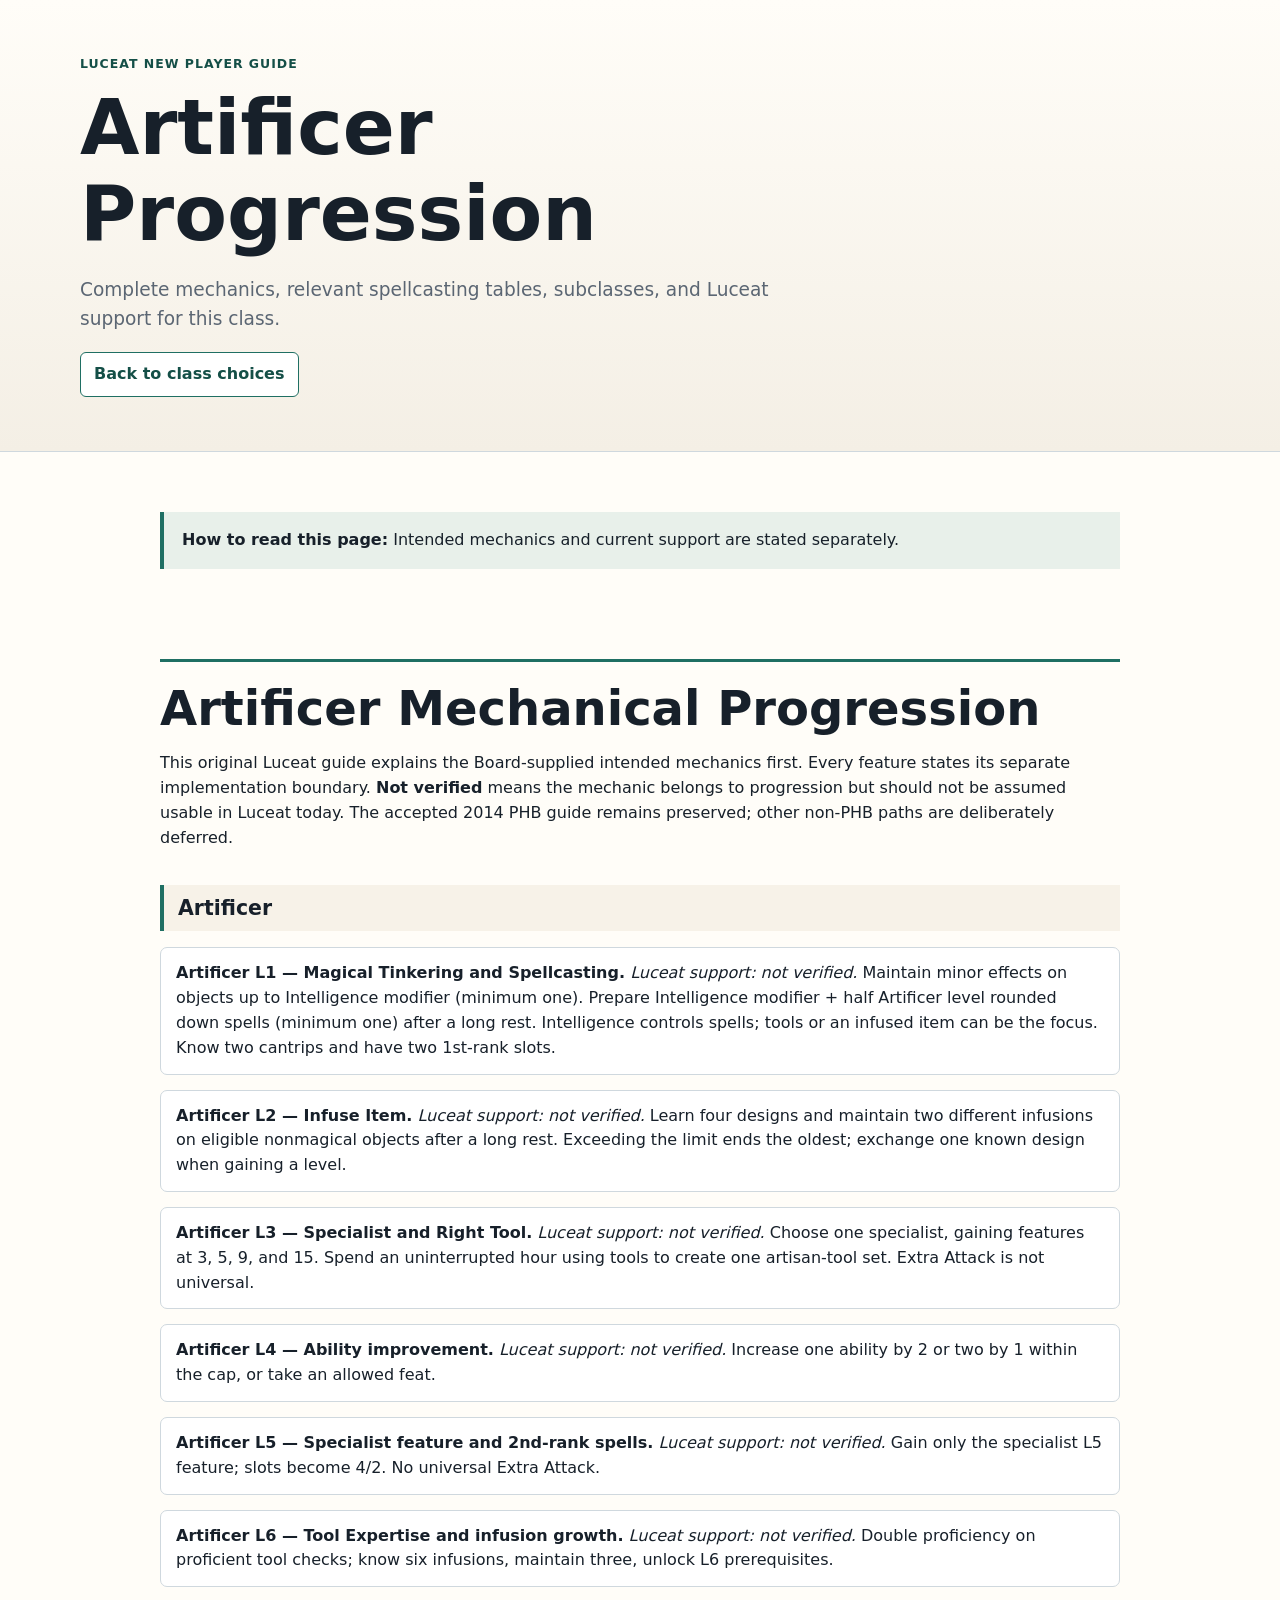
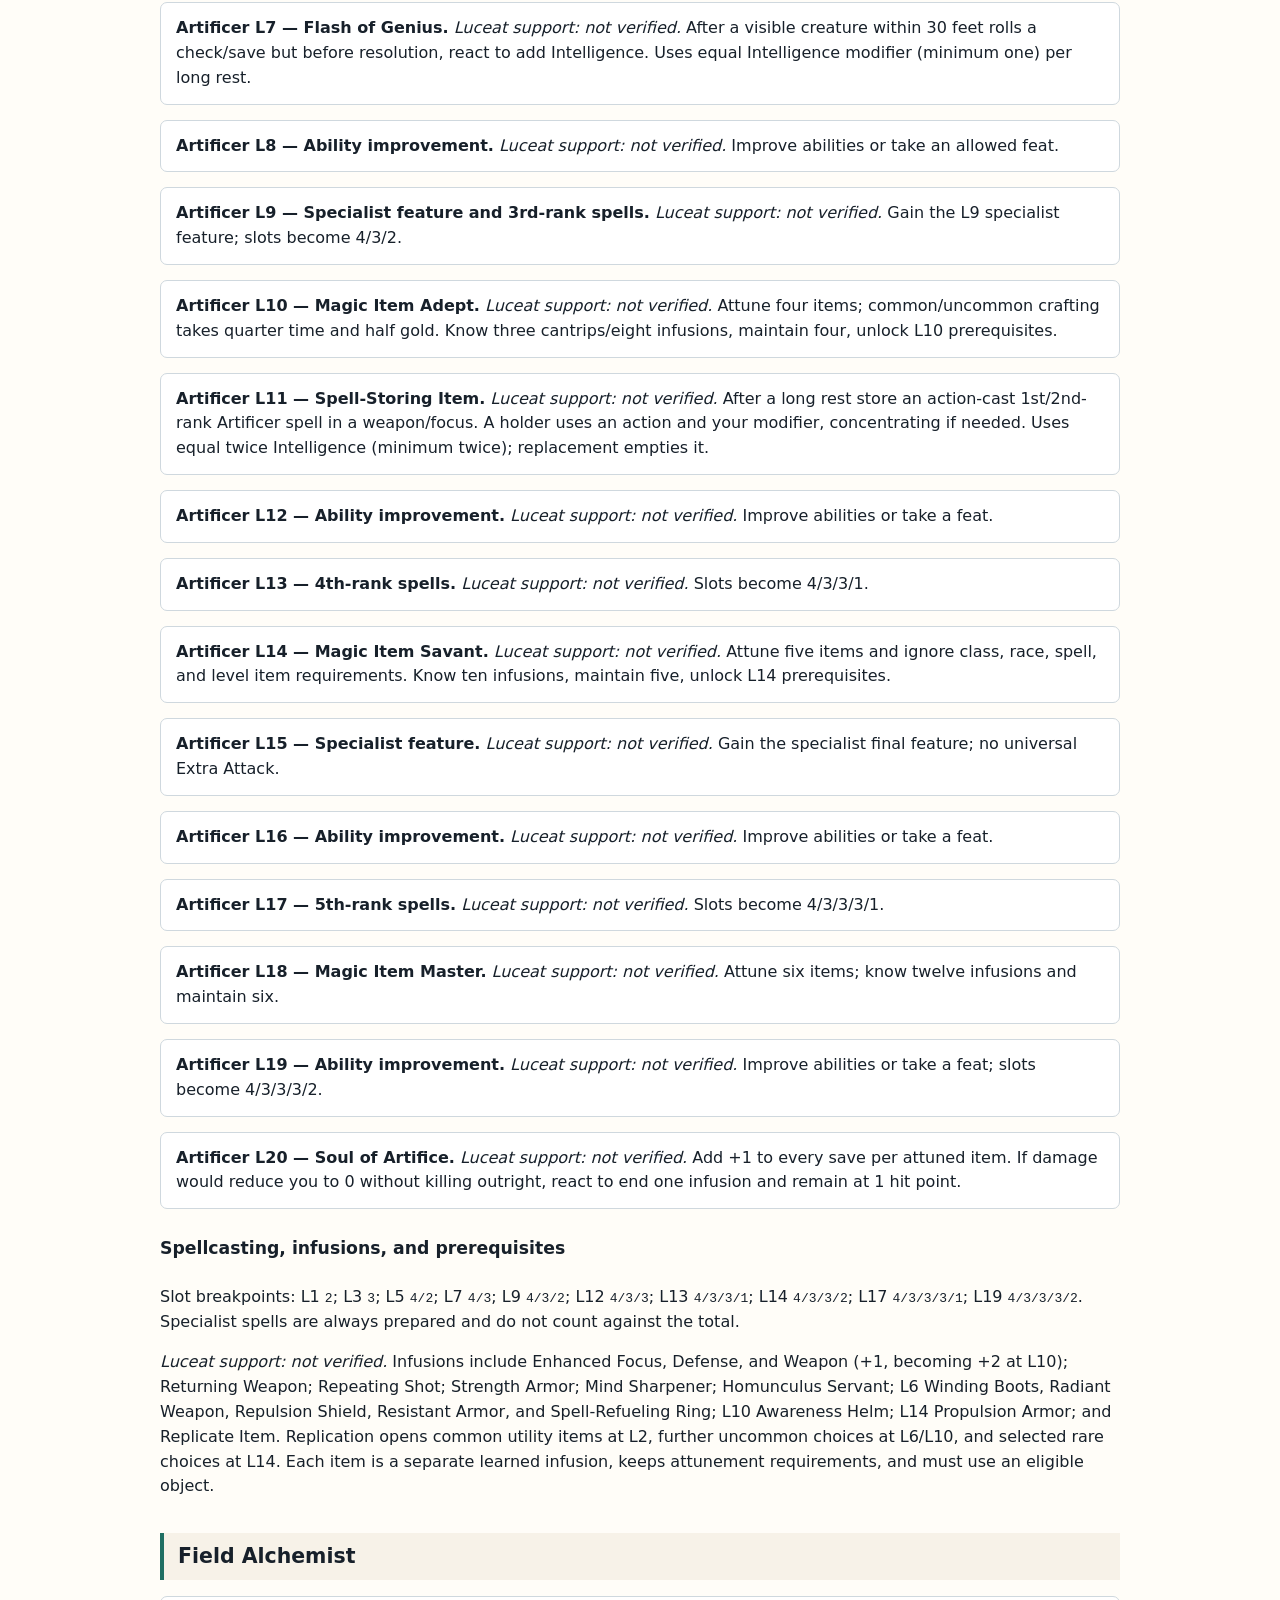
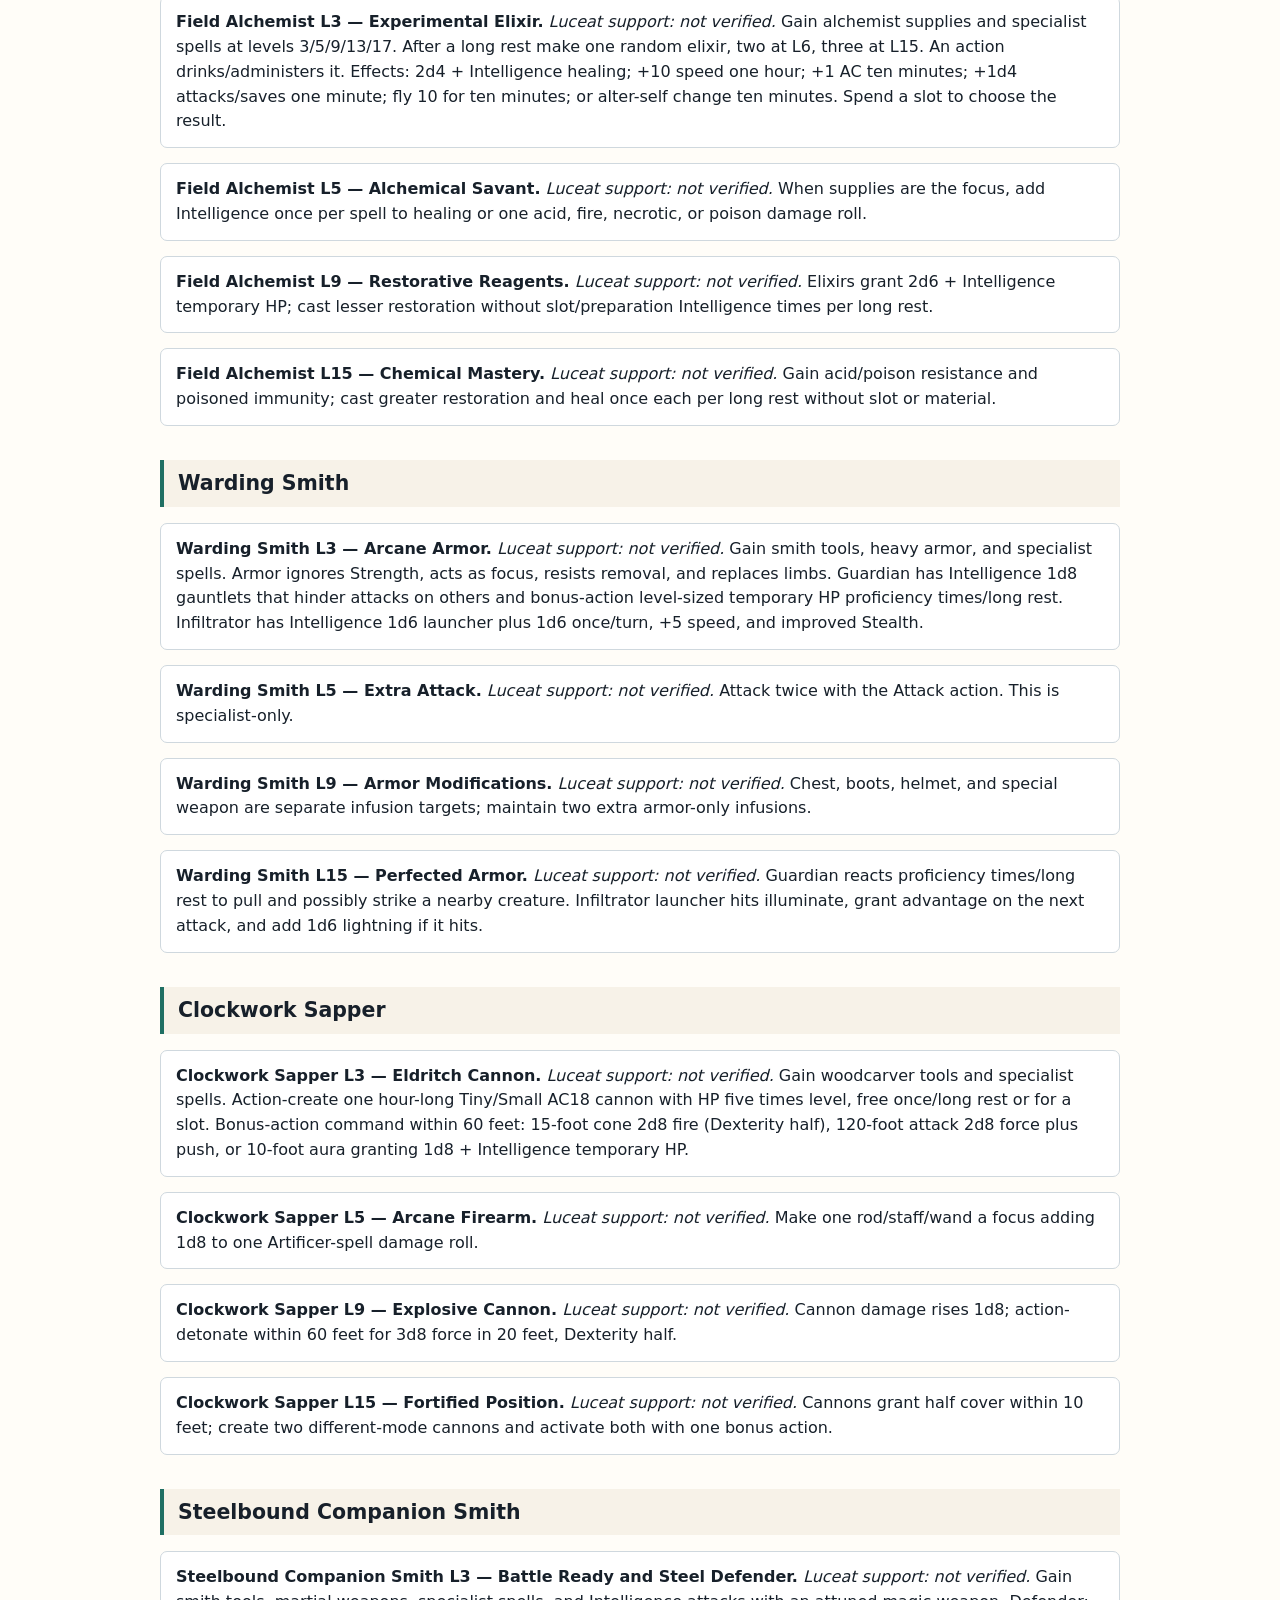
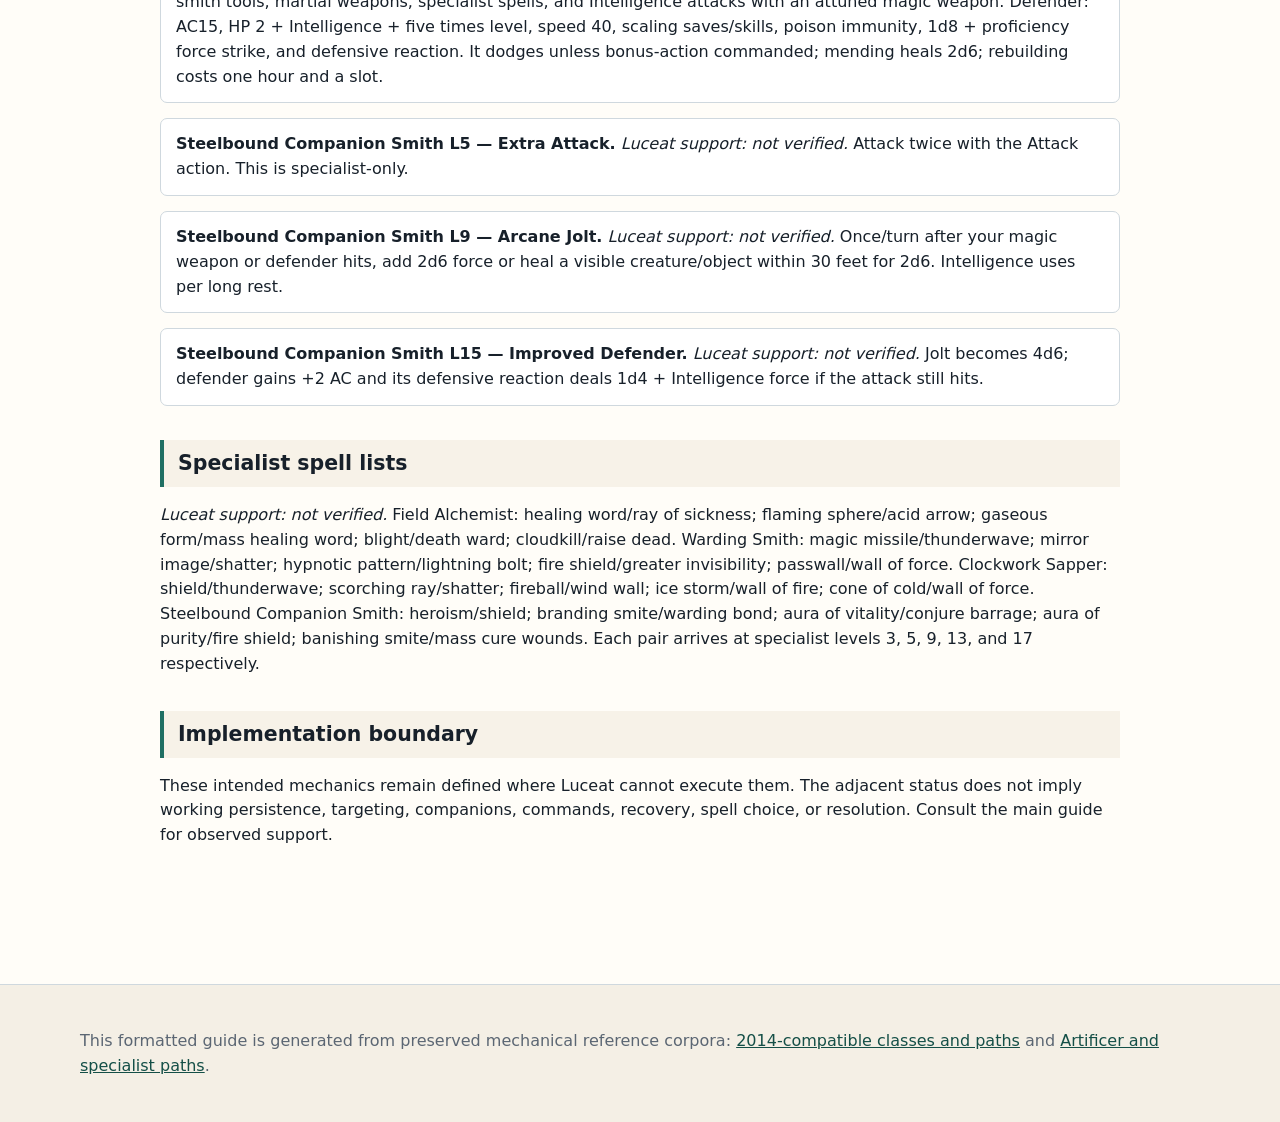
==== classes/artificer.html @ 276aa978 "Organize progression into class-specific guides" ====
<!doctype html><html lang="en"><head><meta charset="utf-8"><meta name="viewport" content="width=device-width, initial-scale=1"><title>Artificer Progression | Luceat New Player Guide</title><meta name="description" content="Reader-friendly level-by-level class and subclass progression for Luceat players."><link rel="stylesheet" href="../styles.css"></head><body><header class="site-header progression-hero"><div class="wrap"><p class="eyebrow">Luceat New Player Guide</p><h1>Artificer Progression</h1><p class="lead">Complete mechanics, relevant spellcasting tables, subclasses, and Luceat support for this class.</p><p><a class="button-link" href="../index.html#classes">Back to class choices</a></p></div></header><main class="wrap progression-guide"><aside class="callout"><strong>How to read this page:</strong> Intended mechanics and current support are stated separately.</aside><article class="progression-corpus" data-source="artificer-progression.md"><h2 id="artificer-mechanical-progression">Artificer Mechanical Progression</h2>
<p>This original Luceat guide explains the Board-supplied intended mechanics first. Every feature states its separate implementation boundary. <strong>Not verified</strong> means the mechanic belongs to progression but should not be assumed usable in Luceat today. The accepted 2014 PHB guide remains preserved; other non-PHB paths are deliberately deferred.</p>
<h3 id="artificer">Artificer</h3>
<ul class="progression-list">
<li><strong>Artificer L1 — Magical Tinkering and Spellcasting.</strong> <em>Luceat support: not verified.</em> Maintain minor effects on objects up to Intelligence modifier (minimum one). Prepare Intelligence modifier + half Artificer level rounded down spells (minimum one) after a long rest. Intelligence controls spells; tools or an infused item can be the focus. Know two cantrips and have two 1st-rank slots.</li>
<li><strong>Artificer L2 — Infuse Item.</strong> <em>Luceat support: not verified.</em> Learn four designs and maintain two different infusions on eligible nonmagical objects after a long rest. Exceeding the limit ends the oldest; exchange one known design when gaining a level.</li>
<li><strong>Artificer L3 — Specialist and Right Tool.</strong> <em>Luceat support: not verified.</em> Choose one specialist, gaining features at 3, 5, 9, and 15. Spend an uninterrupted hour using tools to create one artisan-tool set. Extra Attack is not universal.</li>
<li><strong>Artificer L4 — Ability improvement.</strong> <em>Luceat support: not verified.</em> Increase one ability by 2 or two by 1 within the cap, or take an allowed feat.</li>
<li><strong>Artificer L5 — Specialist feature and 2nd-rank spells.</strong> <em>Luceat support: not verified.</em> Gain only the specialist L5 feature; slots become 4/2. No universal Extra Attack.</li>
<li><strong>Artificer L6 — Tool Expertise and infusion growth.</strong> <em>Luceat support: not verified.</em> Double proficiency on proficient tool checks; know six infusions, maintain three, unlock L6 prerequisites.</li>
<li><strong>Artificer L7 — Flash of Genius.</strong> <em>Luceat support: not verified.</em> After a visible creature within 30 feet rolls a check/save but before resolution, react to add Intelligence. Uses equal Intelligence modifier (minimum one) per long rest.</li>
<li><strong>Artificer L8 — Ability improvement.</strong> <em>Luceat support: not verified.</em> Improve abilities or take an allowed feat.</li>
<li><strong>Artificer L9 — Specialist feature and 3rd-rank spells.</strong> <em>Luceat support: not verified.</em> Gain the L9 specialist feature; slots become 4/3/2.</li>
<li><strong>Artificer L10 — Magic Item Adept.</strong> <em>Luceat support: not verified.</em> Attune four items; common/uncommon crafting takes quarter time and half gold. Know three cantrips/eight infusions, maintain four, unlock L10 prerequisites.</li>
<li><strong>Artificer L11 — Spell-Storing Item.</strong> <em>Luceat support: not verified.</em> After a long rest store an action-cast 1st/2nd-rank Artificer spell in a weapon/focus. A holder uses an action and your modifier, concentrating if needed. Uses equal twice Intelligence (minimum twice); replacement empties it.</li>
<li><strong>Artificer L12 — Ability improvement.</strong> <em>Luceat support: not verified.</em> Improve abilities or take a feat.</li>
<li><strong>Artificer L13 — 4th-rank spells.</strong> <em>Luceat support: not verified.</em> Slots become 4/3/3/1.</li>
<li><strong>Artificer L14 — Magic Item Savant.</strong> <em>Luceat support: not verified.</em> Attune five items and ignore class, race, spell, and level item requirements. Know ten infusions, maintain five, unlock L14 prerequisites.</li>
<li><strong>Artificer L15 — Specialist feature.</strong> <em>Luceat support: not verified.</em> Gain the specialist final feature; no universal Extra Attack.</li>
<li><strong>Artificer L16 — Ability improvement.</strong> <em>Luceat support: not verified.</em> Improve abilities or take a feat.</li>
<li><strong>Artificer L17 — 5th-rank spells.</strong> <em>Luceat support: not verified.</em> Slots become 4/3/3/3/1.</li>
<li><strong>Artificer L18 — Magic Item Master.</strong> <em>Luceat support: not verified.</em> Attune six items; know twelve infusions and maintain six.</li>
<li><strong>Artificer L19 — Ability improvement.</strong> <em>Luceat support: not verified.</em> Improve abilities or take a feat; slots become 4/3/3/3/2.</li>
<li><strong>Artificer L20 — Soul of Artifice.</strong> <em>Luceat support: not verified.</em> Add +1 to every save per attuned item. If damage would reduce you to 0 without killing outright, react to end one infusion and remain at 1 hit point.</li>
</ul>
<h4 id="spellcasting-infusions-and-prerequisites">Spellcasting, infusions, and prerequisites</h4>
<p>Slot breakpoints: L1 <code>2</code>; L3 <code>3</code>; L5 <code>4/2</code>; L7 <code>4/3</code>; L9 <code>4/3/2</code>; L12 <code>4/3/3</code>; L13 <code>4/3/3/1</code>; L14 <code>4/3/3/2</code>; L17 <code>4/3/3/3/1</code>; L19 <code>4/3/3/3/2</code>. Specialist spells are always prepared and do not count against the total.</p>
<p><em>Luceat support: not verified.</em> Infusions include Enhanced Focus, Defense, and Weapon (+1, becoming +2 at L10); Returning Weapon; Repeating Shot; Strength Armor; Mind Sharpener; Homunculus Servant; L6 Winding Boots, Radiant Weapon, Repulsion Shield, Resistant Armor, and Spell-Refueling Ring; L10 Awareness Helm; L14 Propulsion Armor; and Replicate Item. Replication opens common utility items at L2, further uncommon choices at L6/L10, and selected rare choices at L14. Each item is a separate learned infusion, keeps attunement requirements, and must use an eligible object.</p>
<h3 id="field-alchemist">Field Alchemist</h3>
<ul class="progression-list">
<li><strong>Field Alchemist L3 — Experimental Elixir.</strong> <em>Luceat support: not verified.</em> Gain alchemist supplies and specialist spells at levels 3/5/9/13/17. After a long rest make one random elixir, two at L6, three at L15. An action drinks/administers it. Effects: 2d4 + Intelligence healing; +10 speed one hour; +1 AC ten minutes; +1d4 attacks/saves one minute; fly 10 for ten minutes; or alter-self change ten minutes. Spend a slot to choose the result.</li>
<li><strong>Field Alchemist L5 — Alchemical Savant.</strong> <em>Luceat support: not verified.</em> When supplies are the focus, add Intelligence once per spell to healing or one acid, fire, necrotic, or poison damage roll.</li>
<li><strong>Field Alchemist L9 — Restorative Reagents.</strong> <em>Luceat support: not verified.</em> Elixirs grant 2d6 + Intelligence temporary HP; cast lesser restoration without slot/preparation Intelligence times per long rest.</li>
<li><strong>Field Alchemist L15 — Chemical Mastery.</strong> <em>Luceat support: not verified.</em> Gain acid/poison resistance and poisoned immunity; cast greater restoration and heal once each per long rest without slot or material.</li>
</ul>
<h3 id="warding-smith">Warding Smith</h3>
<ul class="progression-list">
<li><strong>Warding Smith L3 — Arcane Armor.</strong> <em>Luceat support: not verified.</em> Gain smith tools, heavy armor, and specialist spells. Armor ignores Strength, acts as focus, resists removal, and replaces limbs. Guardian has Intelligence 1d8 gauntlets that hinder attacks on others and bonus-action level-sized temporary HP proficiency times/long rest. Infiltrator has Intelligence 1d6 launcher plus 1d6 once/turn, +5 speed, and improved Stealth.</li>
<li><strong>Warding Smith L5 — Extra Attack.</strong> <em>Luceat support: not verified.</em> Attack twice with the Attack action. This is specialist-only.</li>
<li><strong>Warding Smith L9 — Armor Modifications.</strong> <em>Luceat support: not verified.</em> Chest, boots, helmet, and special weapon are separate infusion targets; maintain two extra armor-only infusions.</li>
<li><strong>Warding Smith L15 — Perfected Armor.</strong> <em>Luceat support: not verified.</em> Guardian reacts proficiency times/long rest to pull and possibly strike a nearby creature. Infiltrator launcher hits illuminate, grant advantage on the next attack, and add 1d6 lightning if it hits.</li>
</ul>
<h3 id="clockwork-sapper">Clockwork Sapper</h3>
<ul class="progression-list">
<li><strong>Clockwork Sapper L3 — Eldritch Cannon.</strong> <em>Luceat support: not verified.</em> Gain woodcarver tools and specialist spells. Action-create one hour-long Tiny/Small AC18 cannon with HP five times level, free once/long rest or for a slot. Bonus-action command within 60 feet: 15-foot cone 2d8 fire (Dexterity half), 120-foot attack 2d8 force plus push, or 10-foot aura granting 1d8 + Intelligence temporary HP.</li>
<li><strong>Clockwork Sapper L5 — Arcane Firearm.</strong> <em>Luceat support: not verified.</em> Make one rod/staff/wand a focus adding 1d8 to one Artificer-spell damage roll.</li>
<li><strong>Clockwork Sapper L9 — Explosive Cannon.</strong> <em>Luceat support: not verified.</em> Cannon damage rises 1d8; action-detonate within 60 feet for 3d8 force in 20 feet, Dexterity half.</li>
<li><strong>Clockwork Sapper L15 — Fortified Position.</strong> <em>Luceat support: not verified.</em> Cannons grant half cover within 10 feet; create two different-mode cannons and activate both with one bonus action.</li>
</ul>
<h3 id="steelbound-companion-smith">Steelbound Companion Smith</h3>
<ul class="progression-list">
<li><strong>Steelbound Companion Smith L3 — Battle Ready and Steel Defender.</strong> <em>Luceat support: not verified.</em> Gain smith tools, martial weapons, specialist spells, and Intelligence attacks with an attuned magic weapon. Defender: AC15, HP 2 + Intelligence + five times level, speed 40, scaling saves/skills, poison immunity, 1d8 + proficiency force strike, and defensive reaction. It dodges unless bonus-action commanded; mending heals 2d6; rebuilding costs one hour and a slot.</li>
<li><strong>Steelbound Companion Smith L5 — Extra Attack.</strong> <em>Luceat support: not verified.</em> Attack twice with the Attack action. This is specialist-only.</li>
<li><strong>Steelbound Companion Smith L9 — Arcane Jolt.</strong> <em>Luceat support: not verified.</em> Once/turn after your magic weapon or defender hits, add 2d6 force or heal a visible creature/object within 30 feet for 2d6. Intelligence uses per long rest.</li>
<li><strong>Steelbound Companion Smith L15 — Improved Defender.</strong> <em>Luceat support: not verified.</em> Jolt becomes 4d6; defender gains +2 AC and its defensive reaction deals 1d4 + Intelligence force if the attack still hits.</li>
</ul>
<h3 id="specialist-spell-lists">Specialist spell lists</h3>
<p><em>Luceat support: not verified.</em> Field Alchemist: healing word/ray of sickness; flaming sphere/acid arrow; gaseous form/mass healing word; blight/death ward; cloudkill/raise dead. Warding Smith: magic missile/thunderwave; mirror image/shatter; hypnotic pattern/lightning bolt; fire shield/greater invisibility; passwall/wall of force. Clockwork Sapper: shield/thunderwave; scorching ray/shatter; fireball/wind wall; ice storm/wall of fire; cone of cold/wall of force. Steelbound Companion Smith: heroism/shield; branding smite/warding bond; aura of vitality/conjure barrage; aura of purity/fire shield; banishing smite/mass cure wounds. Each pair arrives at specialist levels 3, 5, 9, 13, and 17 respectively.</p>
<h3 id="implementation-boundary">Implementation boundary</h3>
<p>These intended mechanics remain defined where Luceat cannot execute them. The adjacent status does not imply working persistence, targeting, companions, commands, recovery, spell choice, or resolution. Consult the main guide for observed support.</p></article></main><footer class="footer"><div class="wrap"><p>This formatted guide is generated from preserved mechanical reference corpora: <a href="../phb-2014-progression.md">2014-compatible classes and paths</a> and <a href="../artificer-progression.md">Artificer and specialist paths</a>.</p></div></footer></body></html>
---- styles.css ----
:root {
  color-scheme: light;
  --ink: #17202a;
  --muted: #5b6673;
  --line: #cfd8de;
  --panel: #f7f2e8;
  --panel-strong: #e8f0ea;
  --accent: #1f6f63;
  --accent-strong: #144f47;
  --paper: #fffdf8;
  --table: #ffffff;
}

* {
  box-sizing: border-box;
}

html {
  scroll-behavior: smooth;
}

body {
  margin: 0;
  font-family: Inter, ui-sans-serif, system-ui, -apple-system, BlinkMacSystemFont, "Segoe UI", sans-serif;
  background: var(--paper);
  color: var(--ink);
  line-height: 1.55;
}

a {
  color: var(--accent-strong);
}

.site-header {
  border-bottom: 1px solid var(--line);
  background: linear-gradient(180deg, #fffdf8 0%, #f4efe5 100%);
}

.wrap {
  width: min(1120px, calc(100% - 32px));
  margin: 0 auto;
}

.hero {
  min-height: 62vh;
  display: grid;
  align-items: center;
  padding: 64px 0 48px;
}

.eyebrow {
  margin: 0 0 12px;
  color: var(--accent-strong);
  font-weight: 700;
  text-transform: uppercase;
  font-size: 0.78rem;
  letter-spacing: 0.08em;
}

h1,
h2,
h3 {
  line-height: 1.12;
  letter-spacing: 0;
}

h1 {
  margin: 0;
  max-width: 860px;
  font-size: clamp(2.6rem, 7vw, 5.5rem);
}

.lead {
  max-width: 760px;
  font-size: 1.16rem;
  color: var(--muted);
}

.domain-label {
  max-width: 760px;
  margin: 14px 0 0;
  font-weight: 650;
  color: #283541;
}

.meta {
  display: flex;
  flex-wrap: wrap;
  gap: 8px;
  margin-top: 28px;
}

.pill {
  border: 1px solid var(--line);
  background: #ffffff;
  border-radius: 999px;
  padding: 6px 10px;
  font-size: 0.9rem;
  color: #283541;
}

nav {
  position: sticky;
  top: 0;
  z-index: 10;
  border-bottom: 1px solid var(--line);
  background: rgba(255, 253, 248, 0.94);
  backdrop-filter: blur(10px);
}

nav .wrap {
  display: flex;
  gap: 14px;
  overflow-x: auto;
  padding: 12px 0;
}

nav a {
  white-space: nowrap;
  text-decoration: none;
  color: #283541;
  font-weight: 650;
  font-size: 0.92rem;
}

main {
  padding: 38px 0 72px;
}

section {
  padding: 34px 0;
  border-bottom: 1px solid var(--line);
}

section:last-child {
  border-bottom: 0;
}

h2 {
  margin: 0 0 14px;
  font-size: clamp(1.8rem, 4vw, 3rem);
}

h3 {
  margin: 22px 0 8px;
  font-size: 1.28rem;
}

.section-intro {
  max-width: 820px;
  color: var(--muted);
}

.callout {
  margin: 22px 0;
  padding: 16px 18px;
  border-left: 4px solid var(--accent);
  background: var(--panel-strong);
}

.grid {
  display: grid;
  grid-template-columns: repeat(auto-fit, minmax(260px, 1fr));
  gap: 14px;
  margin-top: 18px;
}

.card {
  background: #ffffff;
  border: 1px solid var(--line);
  border-radius: 8px;
  padding: 16px;
}

.card h3 {
  margin-top: 0;
}

.card p {
  margin: 8px 0 0;
}

.small {
  color: var(--muted);
  font-size: 0.94rem;
}

.support-legend {
  display: grid;
  gap: 8px;
  margin: 16px 0 18px;
  color: var(--muted);
  font-size: 0.95rem;
}

.path-guidance {
  display: grid;
  grid-template-columns: repeat(auto-fit, minmax(300px, 1fr));
  gap: 14px;
  margin-top: 16px;
}

.path-guidance article {
  background: #ffffff;
  border: 1px solid var(--line);
  border-radius: 8px;
  padding: 16px;
}

.path-guidance h4 {
  margin: 0 0 10px;
  font-size: 1.08rem;
}

.path-guidance ul {
  margin: 0;
}

.path-guidance li + li {
  margin-top: 9px;
}

.status {
  display: inline-block;
  margin: 0 8px 4px 0;
  border-radius: 999px;
  padding: 3px 8px;
  font-size: 0.78rem;
  font-weight: 750;
  white-space: nowrap;
}

.status-implemented {
  background: #dceee7;
  color: #145543;
  border: 1px solid #99c7b6;
}

.status-partial {
  background: #fff2c6;
  color: #604a00;
  border: 1px solid #dac26b;
}

.status-catalog {
  background: #e8edf2;
  color: #3f4d5a;
  border: 1px solid #c3ccd4;
}

.status-excluded {
  background: #f1e2df;
  color: #704038;
  border: 1px solid #d2aaa4;
}

table {
  width: 100%;
  border-collapse: collapse;
  margin: 18px 0 6px;
  background: var(--table);
  font-size: 0.95rem;
}

th,
td {
  padding: 10px 12px;
  border: 1px solid var(--line);
  vertical-align: top;
  text-align: left;
}

th {
  background: var(--panel);
}

ul,
ol {
  padding-left: 22px;
}

li + li {
  margin-top: 5px;
}

.two-column {
  display: grid;
  grid-template-columns: minmax(0, 1fr) minmax(0, 1fr);
  gap: 24px;
}

.footer {
  border-top: 1px solid var(--line);
  padding: 28px 0;
  color: var(--muted);
  background: #f4efe5;
}

@media (max-width: 760px) {
  .wrap {
    width: min(100% - 24px, 1120px);
  }

  .hero {
    min-height: 58vh;
    padding: 48px 0 36px;
  }

  .two-column {
    grid-template-columns: 1fr;
  }

  table {
    display: block;
    overflow-x: auto;
  }
}
.progression-hero { padding: 54px 0 38px; }
.progression-hero h1 { font-size: clamp(2.4rem, 6vw, 4.8rem); }
.button-link { display: inline-block; border: 1px solid var(--accent); border-radius: 6px; padding: 9px 13px; background: #fff; font-weight: 700; text-decoration: none; }
.progression-guide { max-width: 960px; }
.progression-corpus { padding: 20px 0 48px; }
.progression-corpus h2 { margin-top: 48px; padding-top: 20px; border-top: 3px solid var(--accent); }
.progression-corpus h3 { margin-top: 34px; padding: 12px 14px; border-left: 4px solid var(--accent); background: var(--panel); }
.progression-corpus h4 { margin-top: 26px; font-size: 1.08rem; }
.progression-boundary { margin: 20px 0; padding: 16px 18px; border: 1px solid #dac26b; border-left: 5px solid #a07a00; border-radius: 6px; background: #fff8db; }
.progression-list { display: grid; gap: 10px; padding: 0; list-style: none; }
.progression-list li { padding: 13px 15px; border: 1px solid var(--line); border-radius: 7px; background: #fff; }
.table-scroll { overflow-x: auto; }
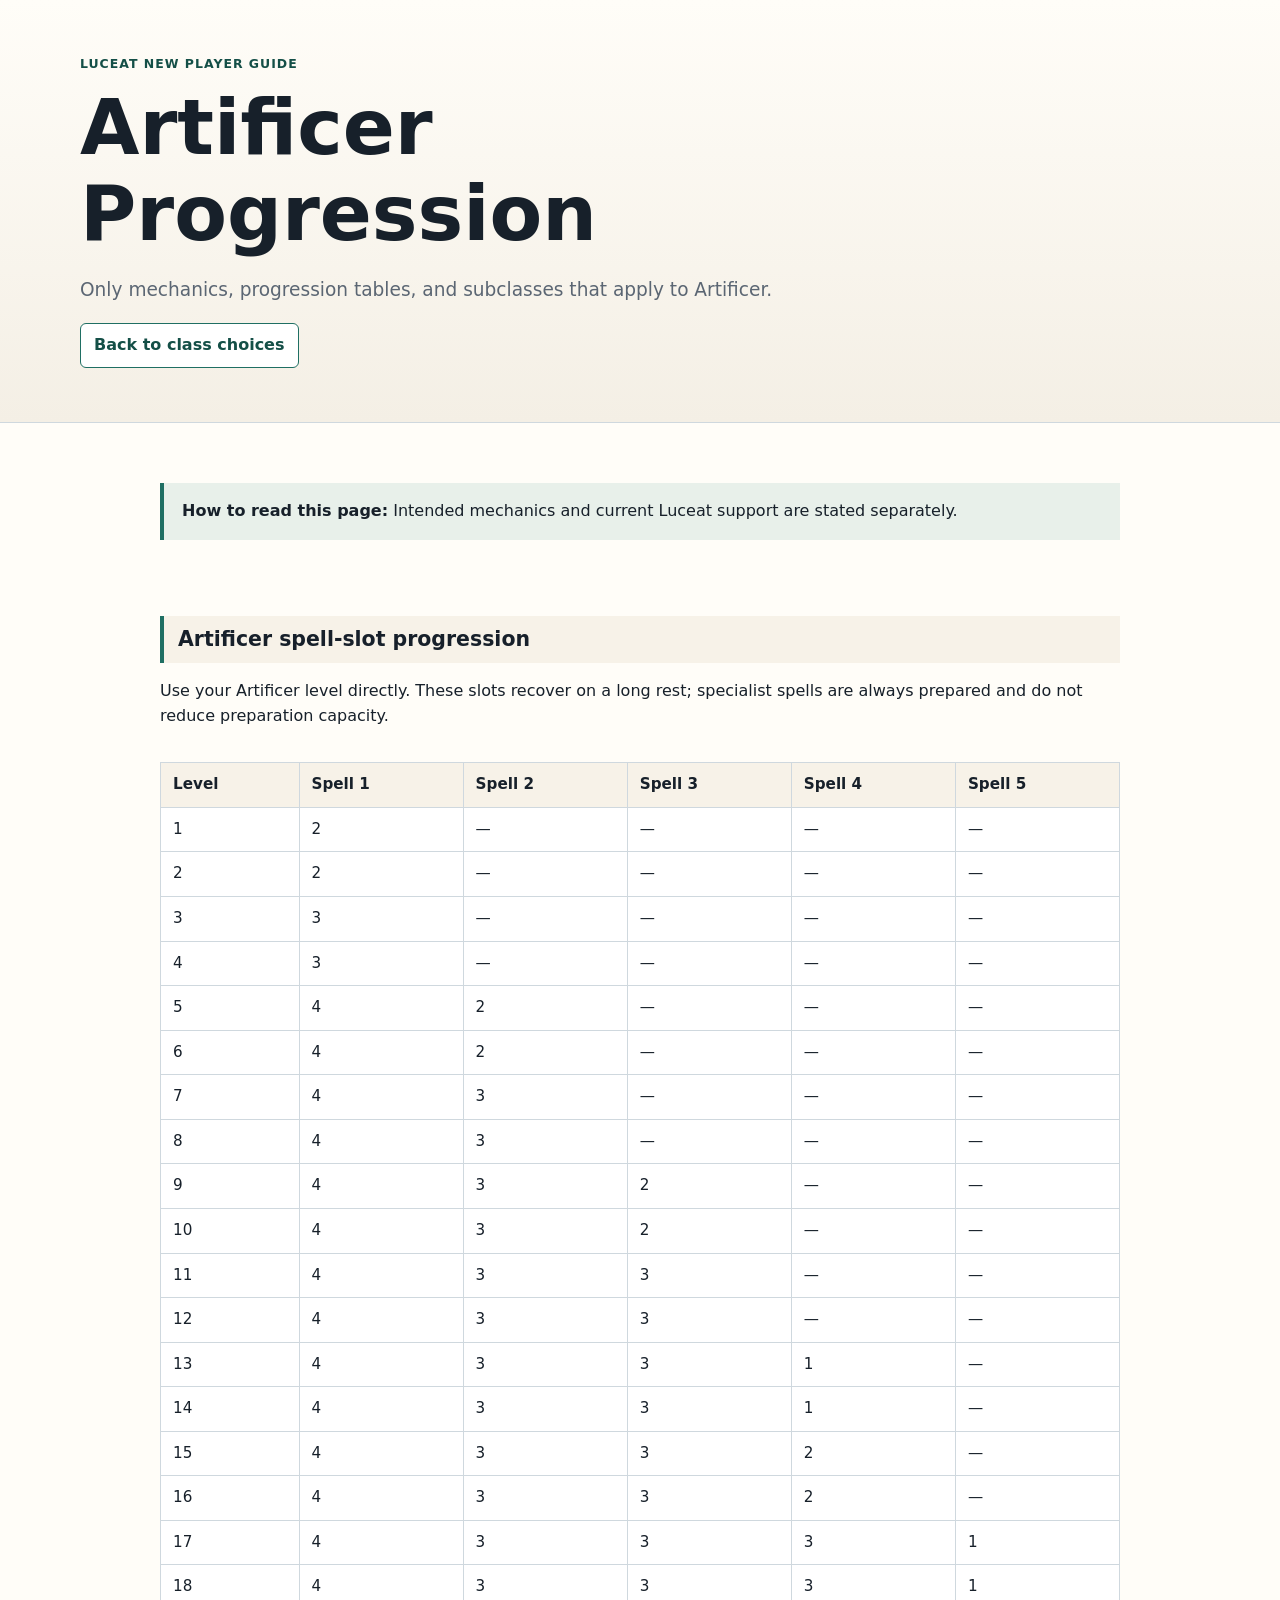
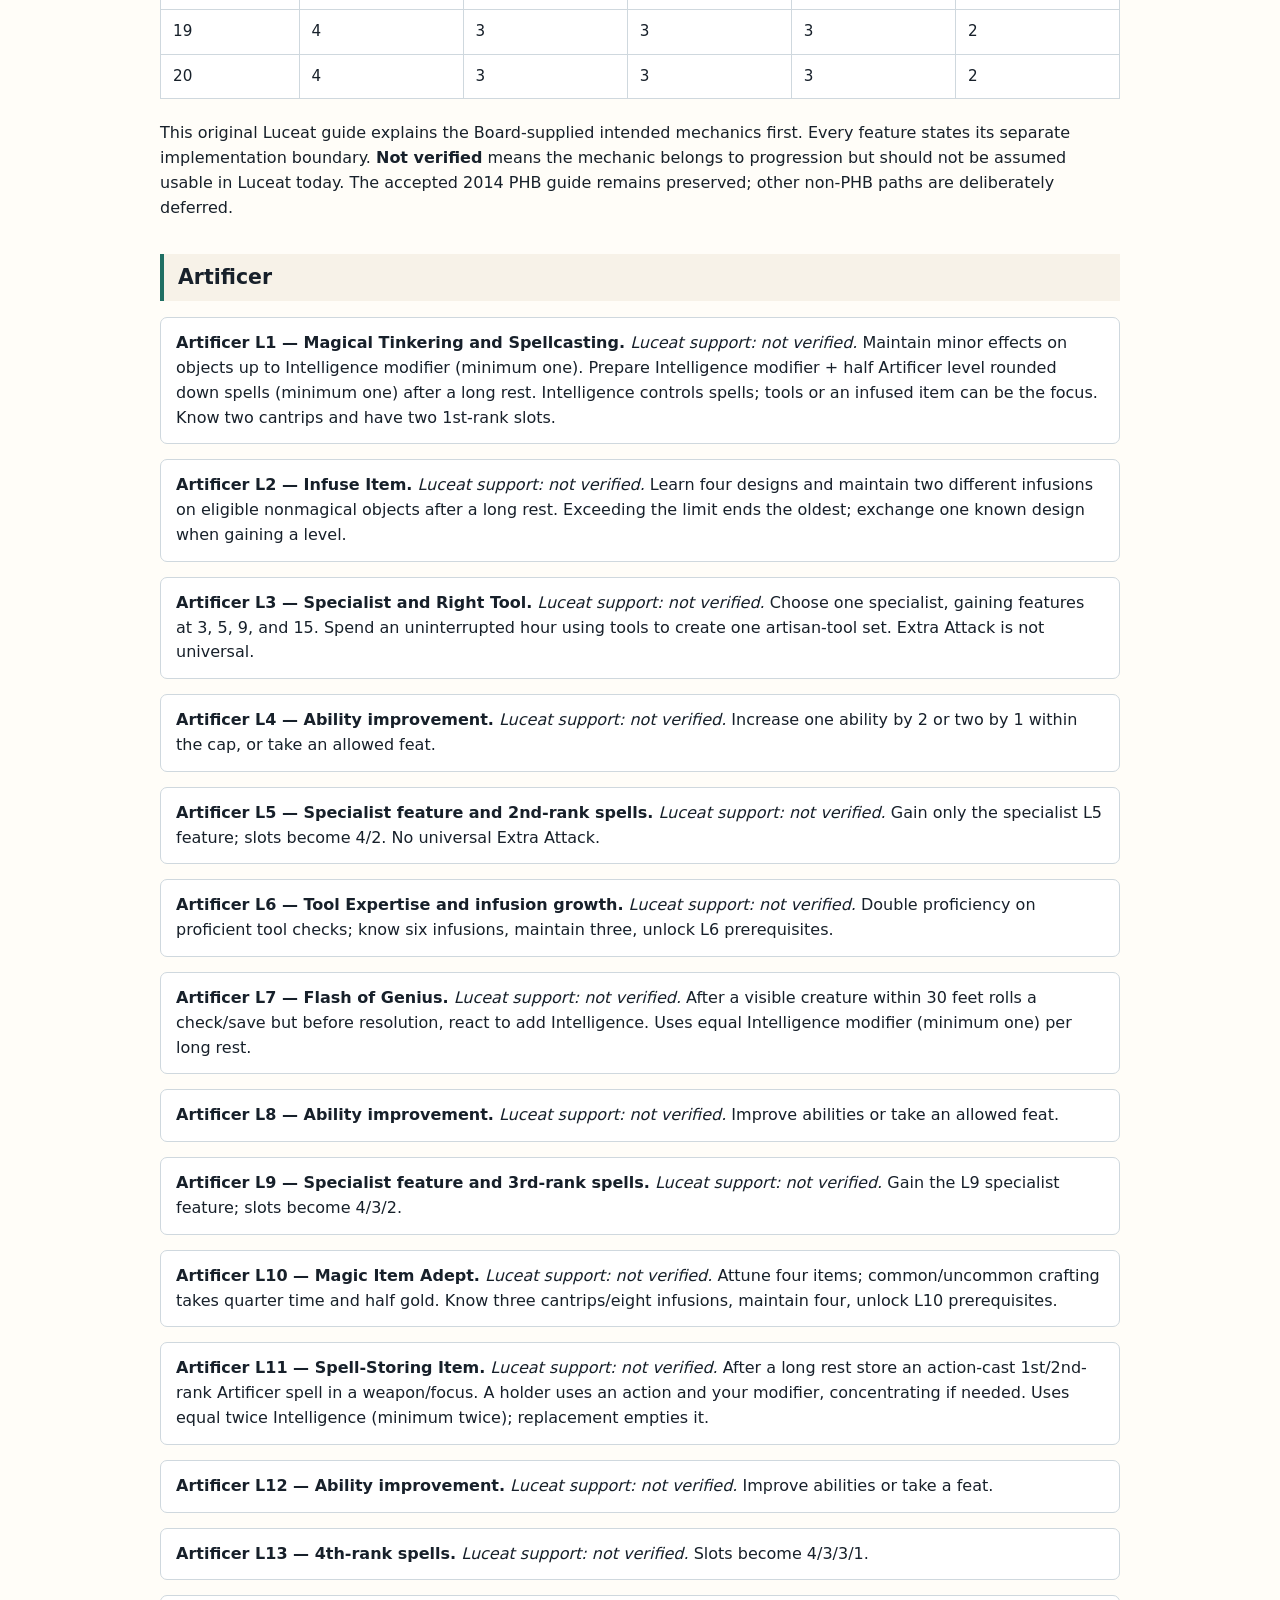
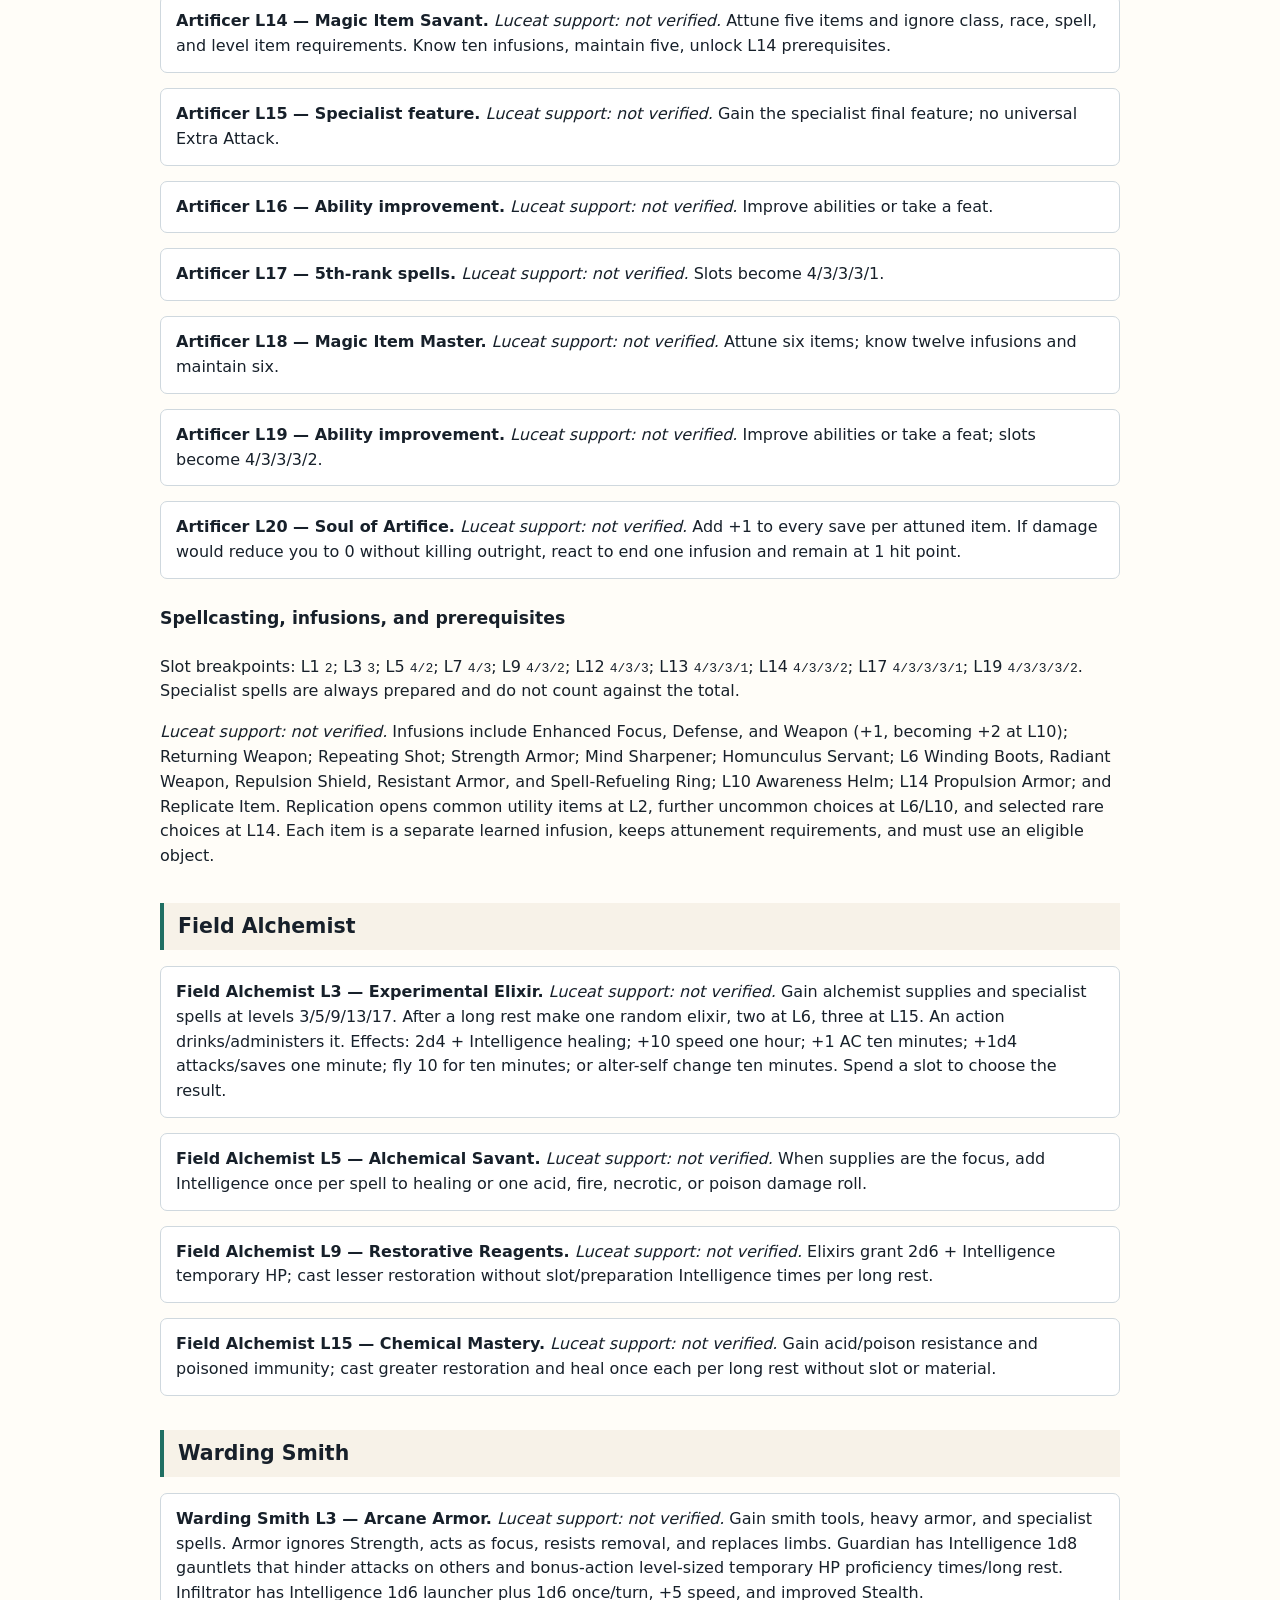
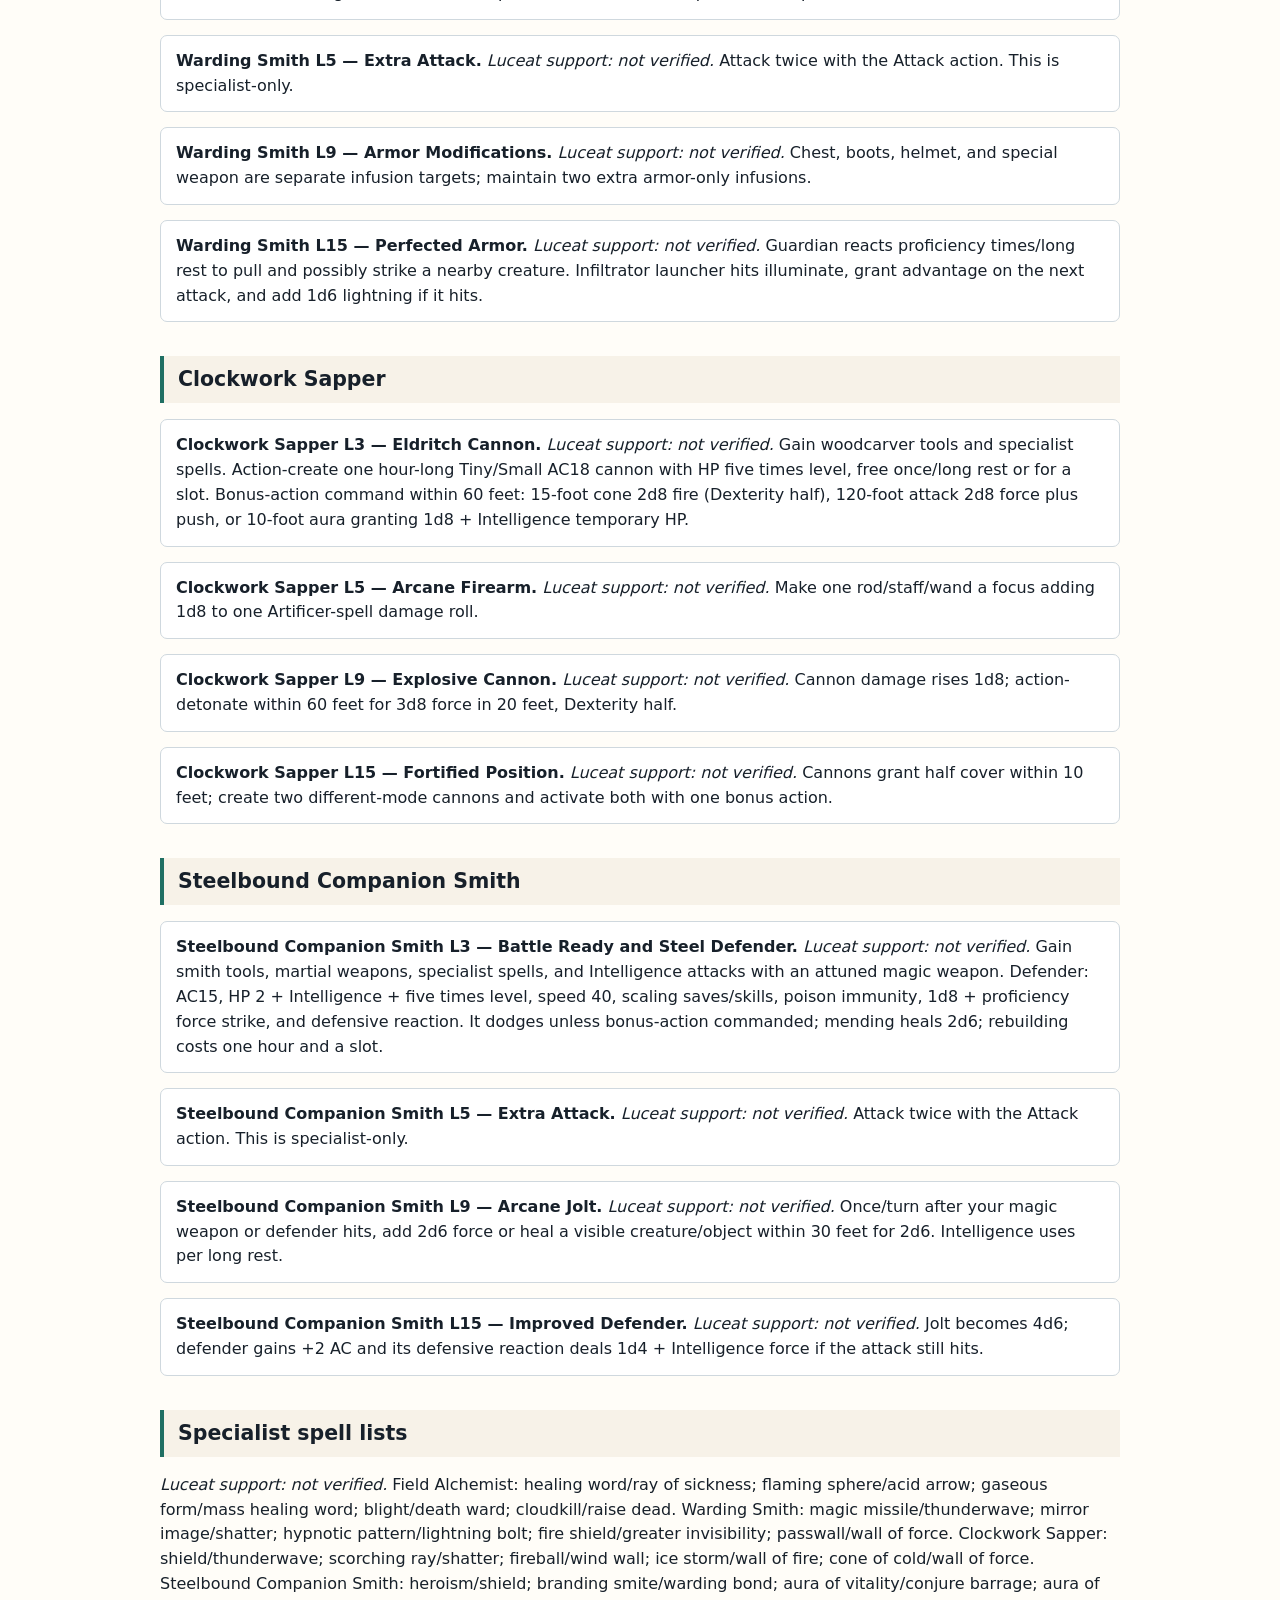
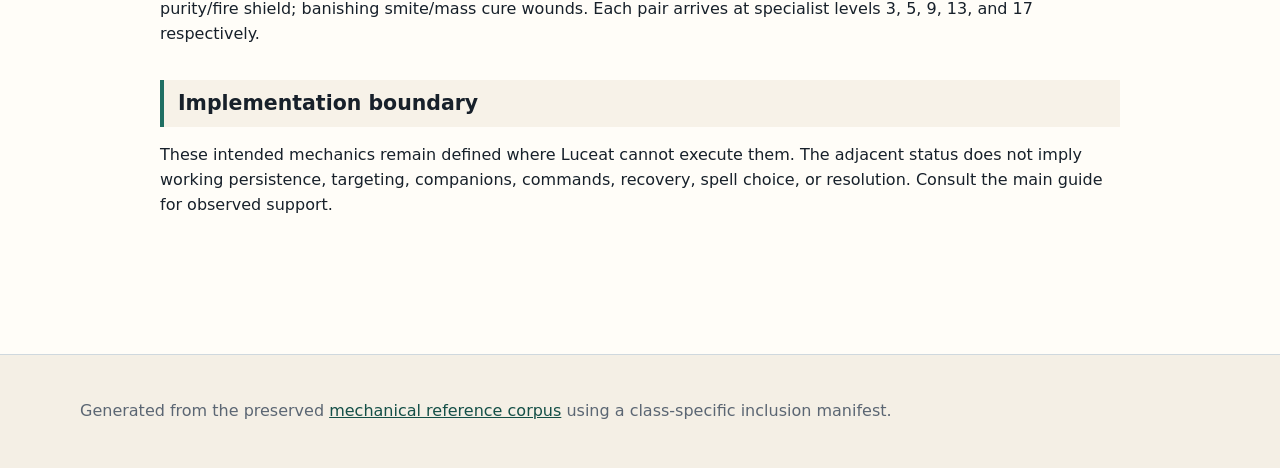
==== commit 12437b5e: "Make class progression pages class-specific Co-Authored-By: Paperclip <noreply@paperclip.ing>" ====
--- a/classes/artificer.html
+++ b/classes/artificer.html
@@ -1,4 +1,6 @@
-<!doctype html><html lang="en"><head><meta charset="utf-8"><meta name="viewport" content="width=device-width, initial-scale=1"><title>Artificer Progression | Luceat New Player Guide</title><meta name="description" content="Reader-friendly level-by-level class and subclass progression for Luceat players."><link rel="stylesheet" href="../styles.css"></head><body><header class="site-header progression-hero"><div class="wrap"><p class="eyebrow">Luceat New Player Guide</p><h1>Artificer Progression</h1><p class="lead">Complete mechanics, relevant spellcasting tables, subclasses, and Luceat support for this class.</p><p><a class="button-link" href="../index.html#classes">Back to class choices</a></p></div></header><main class="wrap progression-guide"><aside class="callout"><strong>How to read this page:</strong> Intended mechanics and current support are stated separately.</aside><article class="progression-corpus" data-source="artificer-progression.md"><h2 id="artificer-mechanical-progression">Artificer Mechanical Progression</h2>
+<!doctype html><html lang="en"><head><meta charset="utf-8"><meta name="viewport" content="width=device-width, initial-scale=1"><title>Artificer Progression | Luceat New Player Guide</title><meta name="description" content="Class-specific level-by-level Artificer and subclass progression for Luceat players."><link rel="stylesheet" href="../styles.css"></head><body><header class="site-header progression-hero"><div class="wrap"><p class="eyebrow">Luceat New Player Guide</p><h1>Artificer Progression</h1><p class="lead">Only mechanics, progression tables, and subclasses that apply to Artificer.</p><p><a class="button-link" href="../index.html#classes">Back to class choices</a></p></div></header><main class="wrap progression-guide"><aside class="callout"><strong>How to read this page:</strong> Intended mechanics and current Luceat support are stated separately.</aside><article class="progression-corpus" data-class="artificer" data-source="artificer-progression.md"><h3 id="artificer-spell-slot-progression">Artificer spell-slot progression</h3>
+<p>Use your Artificer level directly. These slots recover on a long rest; specialist spells are always prepared and do not reduce preparation capacity.</p>
+<div class="table-scroll"><table><thead><tr><th>Level</th><th>Spell 1</th><th>Spell 2</th><th>Spell 3</th><th>Spell 4</th><th>Spell 5</th></tr></thead><tbody><tr><td>1</td><td>2</td><td>—</td><td>—</td><td>—</td><td>—</td></tr><tr><td>2</td><td>2</td><td>—</td><td>—</td><td>—</td><td>—</td></tr><tr><td>3</td><td>3</td><td>—</td><td>—</td><td>—</td><td>—</td></tr><tr><td>4</td><td>3</td><td>—</td><td>—</td><td>—</td><td>—</td></tr><tr><td>5</td><td>4</td><td>2</td><td>—</td><td>—</td><td>—</td></tr><tr><td>6</td><td>4</td><td>2</td><td>—</td><td>—</td><td>—</td></tr><tr><td>7</td><td>4</td><td>3</td><td>—</td><td>—</td><td>—</td></tr><tr><td>8</td><td>4</td><td>3</td><td>—</td><td>—</td><td>—</td></tr><tr><td>9</td><td>4</td><td>3</td><td>2</td><td>—</td><td>—</td></tr><tr><td>10</td><td>4</td><td>3</td><td>2</td><td>—</td><td>—</td></tr><tr><td>11</td><td>4</td><td>3</td><td>3</td><td>—</td><td>—</td></tr><tr><td>12</td><td>4</td><td>3</td><td>3</td><td>—</td><td>—</td></tr><tr><td>13</td><td>4</td><td>3</td><td>3</td><td>1</td><td>—</td></tr><tr><td>14</td><td>4</td><td>3</td><td>3</td><td>1</td><td>—</td></tr><tr><td>15</td><td>4</td><td>3</td><td>3</td><td>2</td><td>—</td></tr><tr><td>16</td><td>4</td><td>3</td><td>3</td><td>2</td><td>—</td></tr><tr><td>17</td><td>4</td><td>3</td><td>3</td><td>3</td><td>1</td></tr><tr><td>18</td><td>4</td><td>3</td><td>3</td><td>3</td><td>1</td></tr><tr><td>19</td><td>4</td><td>3</td><td>3</td><td>3</td><td>2</td></tr><tr><td>20</td><td>4</td><td>3</td><td>3</td><td>3</td><td>2</td></tr></tbody></table></div>
 <p>This original Luceat guide explains the Board-supplied intended mechanics first. Every feature states its separate implementation boundary. <strong>Not verified</strong> means the mechanic belongs to progression but should not be assumed usable in Luceat today. The accepted 2014 PHB guide remains preserved; other non-PHB paths are deliberately deferred.</p>
 <h3 id="artificer">Artificer</h3>
 <ul class="progression-list">
@@ -57,4 +59,4 @@
 <h3 id="specialist-spell-lists">Specialist spell lists</h3>
 <p><em>Luceat support: not verified.</em> Field Alchemist: healing word/ray of sickness; flaming sphere/acid arrow; gaseous form/mass healing word; blight/death ward; cloudkill/raise dead. Warding Smith: magic missile/thunderwave; mirror image/shatter; hypnotic pattern/lightning bolt; fire shield/greater invisibility; passwall/wall of force. Clockwork Sapper: shield/thunderwave; scorching ray/shatter; fireball/wind wall; ice storm/wall of fire; cone of cold/wall of force. Steelbound Companion Smith: heroism/shield; branding smite/warding bond; aura of vitality/conjure barrage; aura of purity/fire shield; banishing smite/mass cure wounds. Each pair arrives at specialist levels 3, 5, 9, 13, and 17 respectively.</p>
 <h3 id="implementation-boundary">Implementation boundary</h3>
-<p>These intended mechanics remain defined where Luceat cannot execute them. The adjacent status does not imply working persistence, targeting, companions, commands, recovery, spell choice, or resolution. Consult the main guide for observed support.</p></article></main><footer class="footer"><div class="wrap"><p>This formatted guide is generated from preserved mechanical reference corpora: <a href="../phb-2014-progression.md">2014-compatible classes and paths</a> and <a href="../artificer-progression.md">Artificer and specialist paths</a>.</p></div></footer></body></html>
+<p>These intended mechanics remain defined where Luceat cannot execute them. The adjacent status does not imply working persistence, targeting, companions, commands, recovery, spell choice, or resolution. Consult the main guide for observed support.</p></article></main><footer class="footer"><div class="wrap"><p>Generated from the preserved <a href="../artificer-progression.md">mechanical reference corpus</a> using a class-specific inclusion manifest.</p></div></footer></body></html>
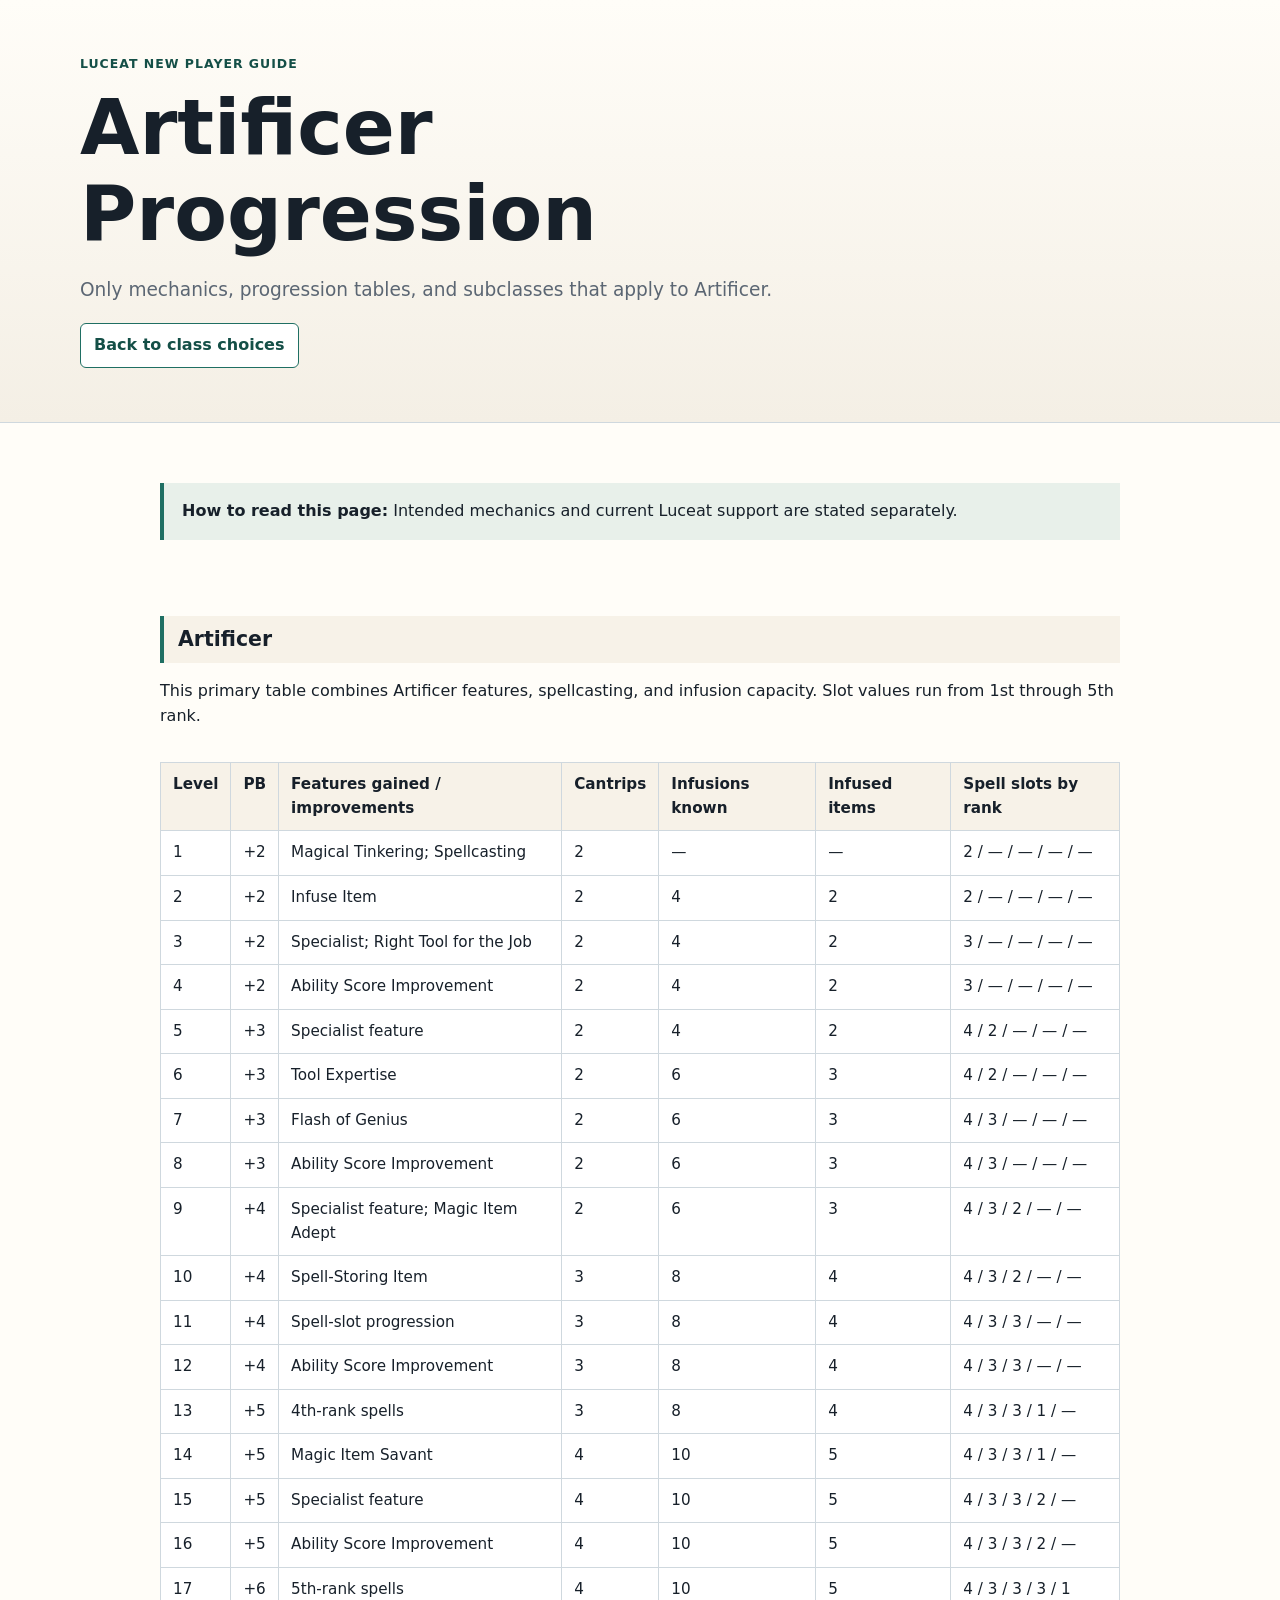
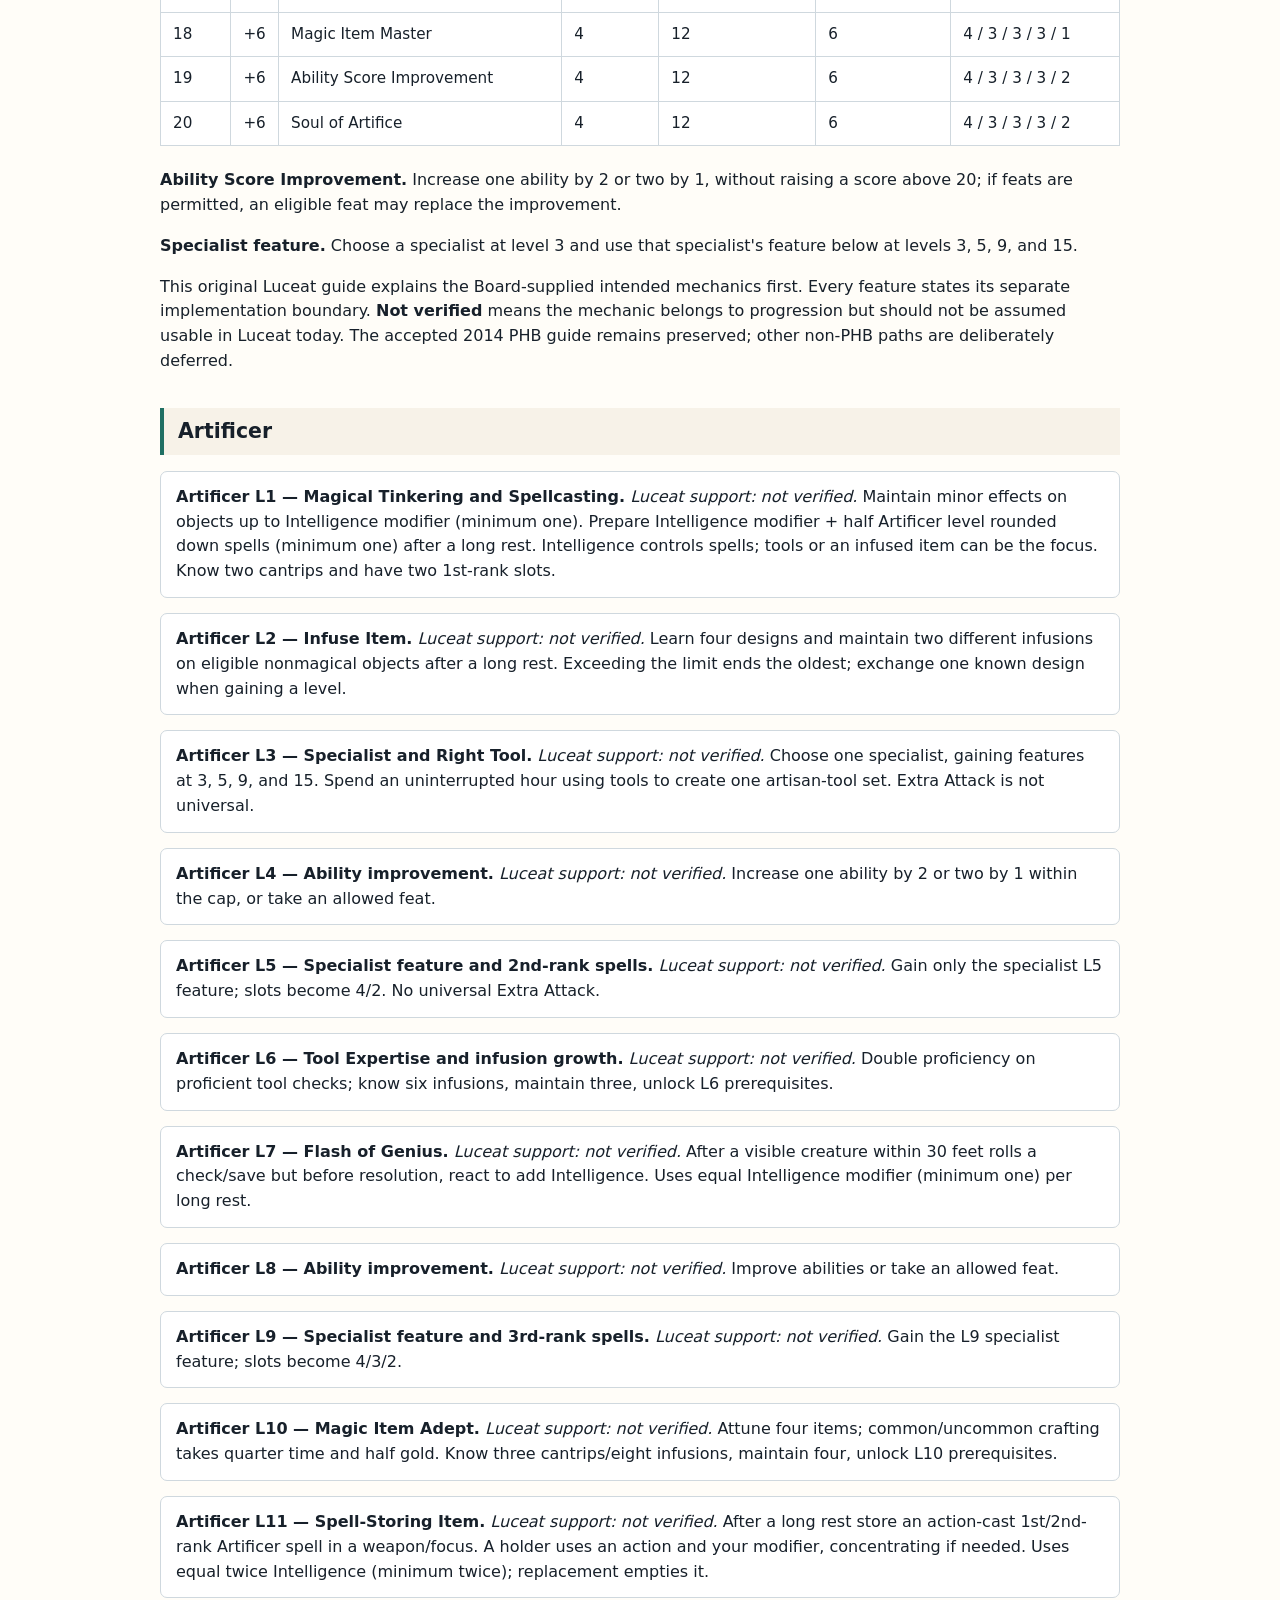
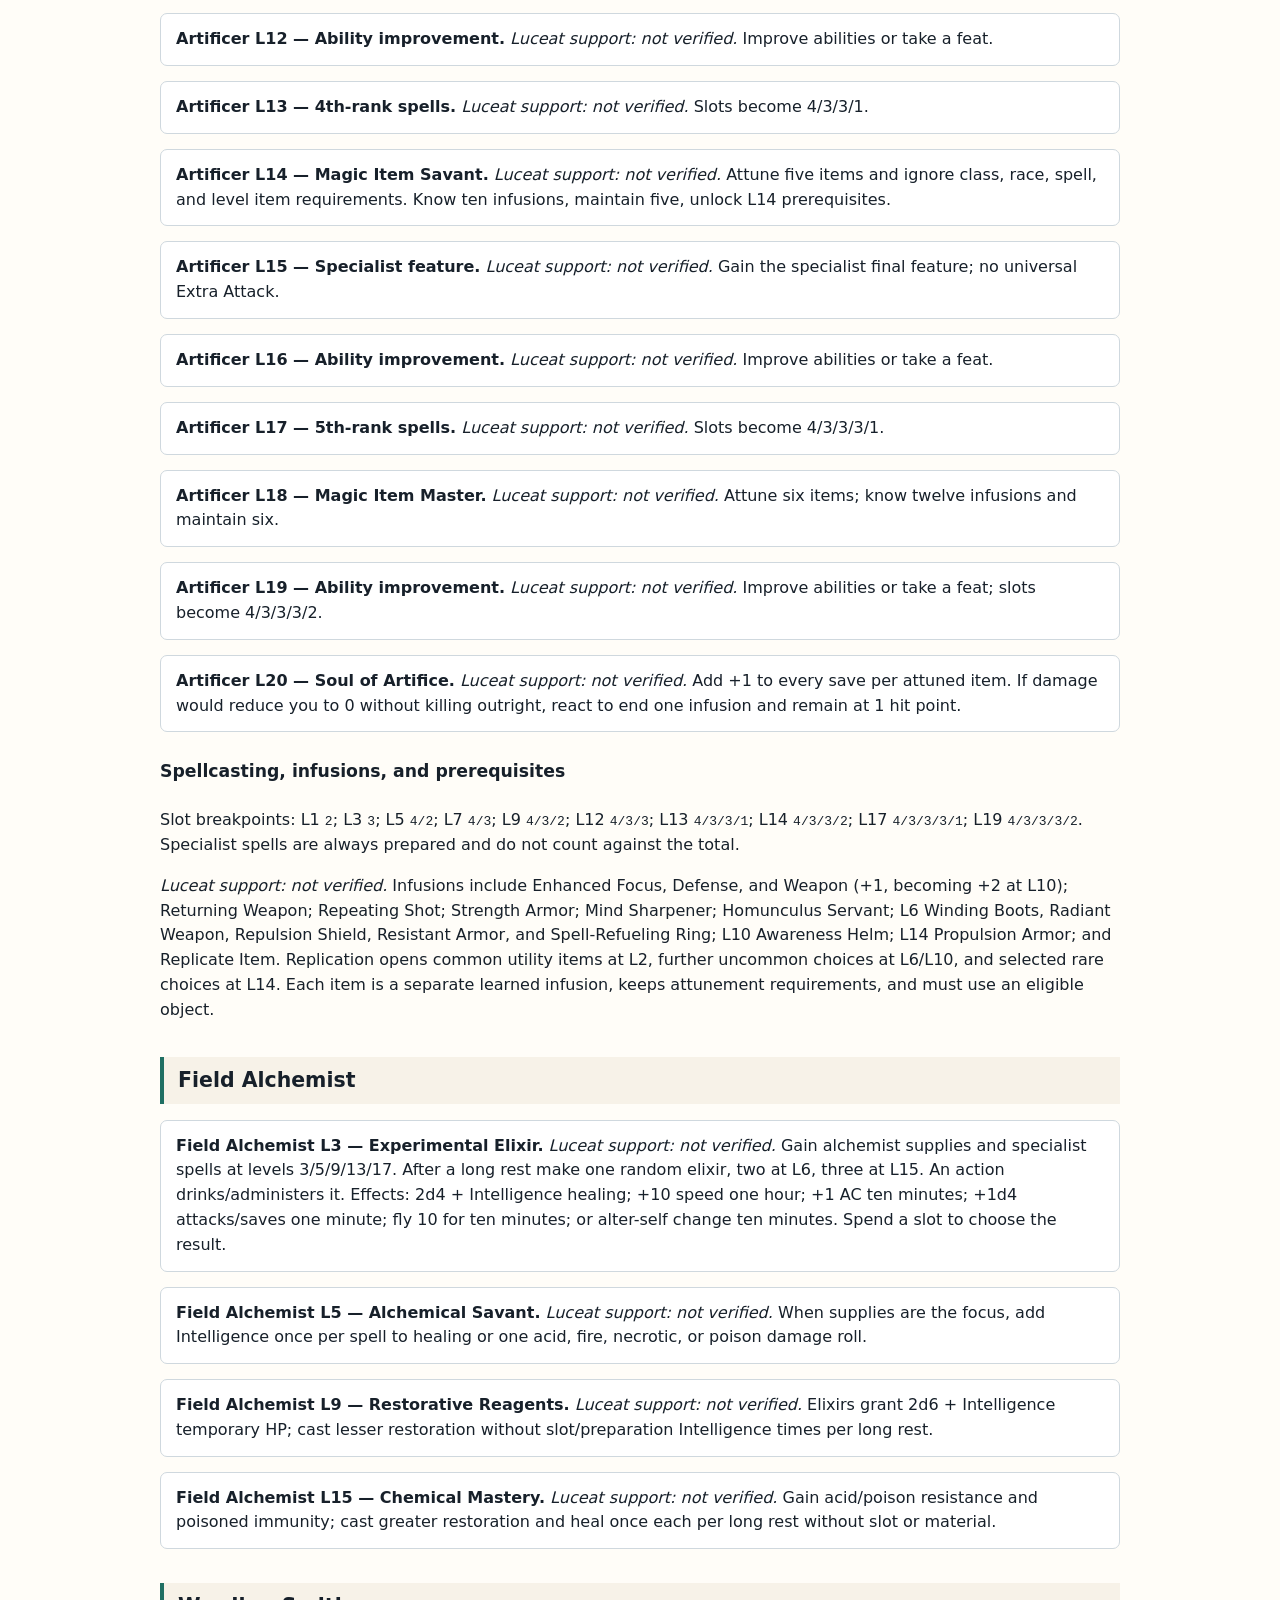
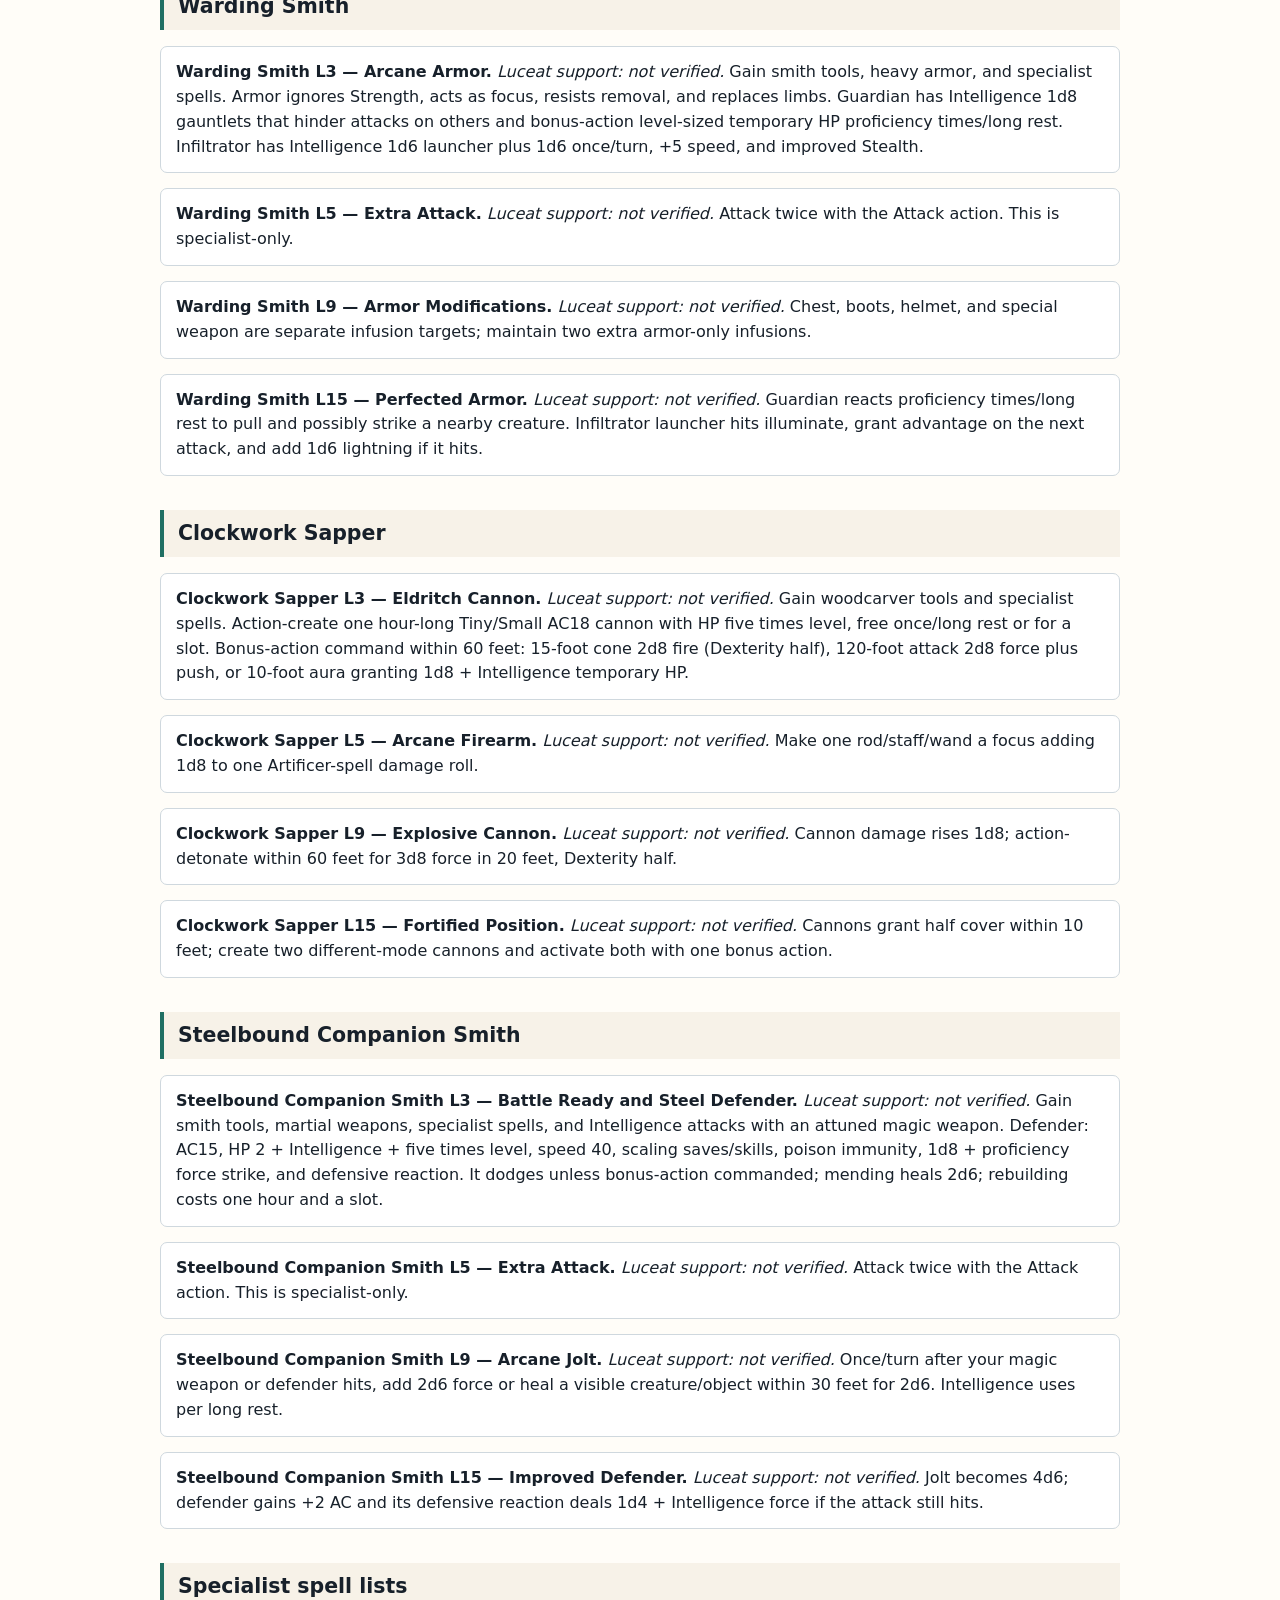
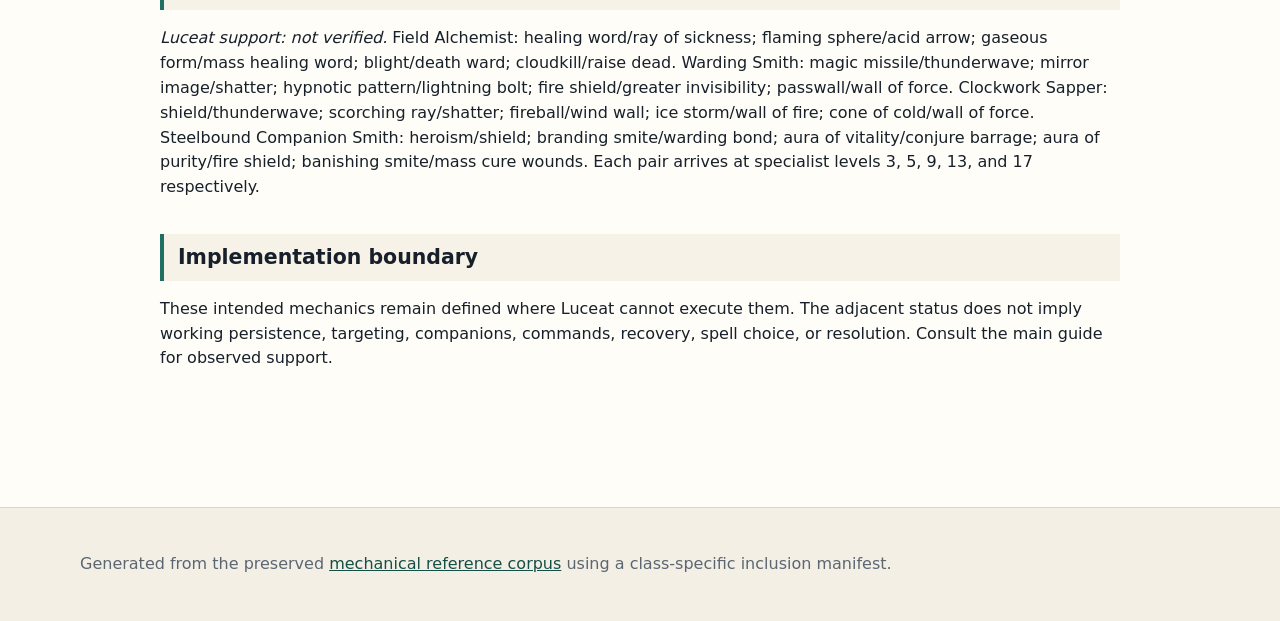
==== commit 1d39c7dd: "Consolidate class progression views" ====
--- a/classes/artificer.html
+++ b/classes/artificer.html
@@ -1,6 +1,8 @@
-<!doctype html><html lang="en"><head><meta charset="utf-8"><meta name="viewport" content="width=device-width, initial-scale=1"><title>Artificer Progression | Luceat New Player Guide</title><meta name="description" content="Class-specific level-by-level Artificer and subclass progression for Luceat players."><link rel="stylesheet" href="../styles.css"></head><body><header class="site-header progression-hero"><div class="wrap"><p class="eyebrow">Luceat New Player Guide</p><h1>Artificer Progression</h1><p class="lead">Only mechanics, progression tables, and subclasses that apply to Artificer.</p><p><a class="button-link" href="../index.html#classes">Back to class choices</a></p></div></header><main class="wrap progression-guide"><aside class="callout"><strong>How to read this page:</strong> Intended mechanics and current Luceat support are stated separately.</aside><article class="progression-corpus" data-class="artificer" data-source="artificer-progression.md"><h3 id="artificer-spell-slot-progression">Artificer spell-slot progression</h3>
-<p>Use your Artificer level directly. These slots recover on a long rest; specialist spells are always prepared and do not reduce preparation capacity.</p>
-<div class="table-scroll"><table><thead><tr><th>Level</th><th>Spell 1</th><th>Spell 2</th><th>Spell 3</th><th>Spell 4</th><th>Spell 5</th></tr></thead><tbody><tr><td>1</td><td>2</td><td>—</td><td>—</td><td>—</td><td>—</td></tr><tr><td>2</td><td>2</td><td>—</td><td>—</td><td>—</td><td>—</td></tr><tr><td>3</td><td>3</td><td>—</td><td>—</td><td>—</td><td>—</td></tr><tr><td>4</td><td>3</td><td>—</td><td>—</td><td>—</td><td>—</td></tr><tr><td>5</td><td>4</td><td>2</td><td>—</td><td>—</td><td>—</td></tr><tr><td>6</td><td>4</td><td>2</td><td>—</td><td>—</td><td>—</td></tr><tr><td>7</td><td>4</td><td>3</td><td>—</td><td>—</td><td>—</td></tr><tr><td>8</td><td>4</td><td>3</td><td>—</td><td>—</td><td>—</td></tr><tr><td>9</td><td>4</td><td>3</td><td>2</td><td>—</td><td>—</td></tr><tr><td>10</td><td>4</td><td>3</td><td>2</td><td>—</td><td>—</td></tr><tr><td>11</td><td>4</td><td>3</td><td>3</td><td>—</td><td>—</td></tr><tr><td>12</td><td>4</td><td>3</td><td>3</td><td>—</td><td>—</td></tr><tr><td>13</td><td>4</td><td>3</td><td>3</td><td>1</td><td>—</td></tr><tr><td>14</td><td>4</td><td>3</td><td>3</td><td>1</td><td>—</td></tr><tr><td>15</td><td>4</td><td>3</td><td>3</td><td>2</td><td>—</td></tr><tr><td>16</td><td>4</td><td>3</td><td>3</td><td>2</td><td>—</td></tr><tr><td>17</td><td>4</td><td>3</td><td>3</td><td>3</td><td>1</td></tr><tr><td>18</td><td>4</td><td>3</td><td>3</td><td>3</td><td>1</td></tr><tr><td>19</td><td>4</td><td>3</td><td>3</td><td>3</td><td>2</td></tr><tr><td>20</td><td>4</td><td>3</td><td>3</td><td>3</td><td>2</td></tr></tbody></table></div>
+<!doctype html><html lang="en"><head><meta charset="utf-8"><meta name="viewport" content="width=device-width, initial-scale=1"><title>Artificer Progression | Luceat New Player Guide</title><meta name="description" content="Class-specific level-by-level Artificer and subclass progression for Luceat players."><link rel="stylesheet" href="../styles.css"></head><body><header class="site-header progression-hero"><div class="wrap"><p class="eyebrow">Luceat New Player Guide</p><h1>Artificer Progression</h1><p class="lead">Only mechanics, progression tables, and subclasses that apply to Artificer.</p><p><a class="button-link" href="../index.html#classes">Back to class choices</a></p></div></header><main class="wrap progression-guide"><aside class="callout"><strong>How to read this page:</strong> Intended mechanics and current Luceat support are stated separately.</aside><article class="progression-corpus" data-class="artificer" data-source="artificer-progression.md"><h3 id="artificer">Artificer</h3>
+<p>This primary table combines Artificer features, spellcasting, and infusion capacity. Slot values run from 1st through 5th rank.</p>
+<div class="table-scroll"><table><thead><tr><th>Level</th><th>PB</th><th>Features gained / improvements</th><th>Cantrips</th><th>Infusions known</th><th>Infused items</th><th>Spell slots by rank</th></tr></thead><tbody><tr><td>1</td><td>+2</td><td>Magical Tinkering; Spellcasting</td><td>2</td><td>—</td><td>—</td><td>2 / — / — / — / —</td></tr><tr><td>2</td><td>+2</td><td>Infuse Item</td><td>2</td><td>4</td><td>2</td><td>2 / — / — / — / —</td></tr><tr><td>3</td><td>+2</td><td>Specialist; Right Tool for the Job</td><td>2</td><td>4</td><td>2</td><td>3 / — / — / — / —</td></tr><tr><td>4</td><td>+2</td><td>Ability Score Improvement</td><td>2</td><td>4</td><td>2</td><td>3 / — / — / — / —</td></tr><tr><td>5</td><td>+3</td><td>Specialist feature</td><td>2</td><td>4</td><td>2</td><td>4 / 2 / — / — / —</td></tr><tr><td>6</td><td>+3</td><td>Tool Expertise</td><td>2</td><td>6</td><td>3</td><td>4 / 2 / — / — / —</td></tr><tr><td>7</td><td>+3</td><td>Flash of Genius</td><td>2</td><td>6</td><td>3</td><td>4 / 3 / — / — / —</td></tr><tr><td>8</td><td>+3</td><td>Ability Score Improvement</td><td>2</td><td>6</td><td>3</td><td>4 / 3 / — / — / —</td></tr><tr><td>9</td><td>+4</td><td>Specialist feature; Magic Item Adept</td><td>2</td><td>6</td><td>3</td><td>4 / 3 / 2 / — / —</td></tr><tr><td>10</td><td>+4</td><td>Spell-Storing Item</td><td>3</td><td>8</td><td>4</td><td>4 / 3 / 2 / — / —</td></tr><tr><td>11</td><td>+4</td><td>Spell-slot progression</td><td>3</td><td>8</td><td>4</td><td>4 / 3 / 3 / — / —</td></tr><tr><td>12</td><td>+4</td><td>Ability Score Improvement</td><td>3</td><td>8</td><td>4</td><td>4 / 3 / 3 / — / —</td></tr><tr><td>13</td><td>+5</td><td>4th-rank spells</td><td>3</td><td>8</td><td>4</td><td>4 / 3 / 3 / 1 / —</td></tr><tr><td>14</td><td>+5</td><td>Magic Item Savant</td><td>4</td><td>10</td><td>5</td><td>4 / 3 / 3 / 1 / —</td></tr><tr><td>15</td><td>+5</td><td>Specialist feature</td><td>4</td><td>10</td><td>5</td><td>4 / 3 / 3 / 2 / —</td></tr><tr><td>16</td><td>+5</td><td>Ability Score Improvement</td><td>4</td><td>10</td><td>5</td><td>4 / 3 / 3 / 2 / —</td></tr><tr><td>17</td><td>+6</td><td>5th-rank spells</td><td>4</td><td>10</td><td>5</td><td>4 / 3 / 3 / 3 / 1</td></tr><tr><td>18</td><td>+6</td><td>Magic Item Master</td><td>4</td><td>12</td><td>6</td><td>4 / 3 / 3 / 3 / 1</td></tr><tr><td>19</td><td>+6</td><td>Ability Score Improvement</td><td>4</td><td>12</td><td>6</td><td>4 / 3 / 3 / 3 / 2</td></tr><tr><td>20</td><td>+6</td><td>Soul of Artifice</td><td>4</td><td>12</td><td>6</td><td>4 / 3 / 3 / 3 / 2</td></tr></tbody></table></div>
+<p><strong>Ability Score Improvement.</strong> Increase one ability by 2 or two by 1, without raising a score above 20; if feats are permitted, an eligible feat may replace the improvement.</p>
+<p><strong>Specialist feature.</strong> Choose a specialist at level 3 and use that specialist's feature below at levels 3, 5, 9, and 15.</p>
 <p>This original Luceat guide explains the Board-supplied intended mechanics first. Every feature states its separate implementation boundary. <strong>Not verified</strong> means the mechanic belongs to progression but should not be assumed usable in Luceat today. The accepted 2014 PHB guide remains preserved; other non-PHB paths are deliberately deferred.</p>
 <h3 id="artificer">Artificer</h3>
 <ul class="progression-list">
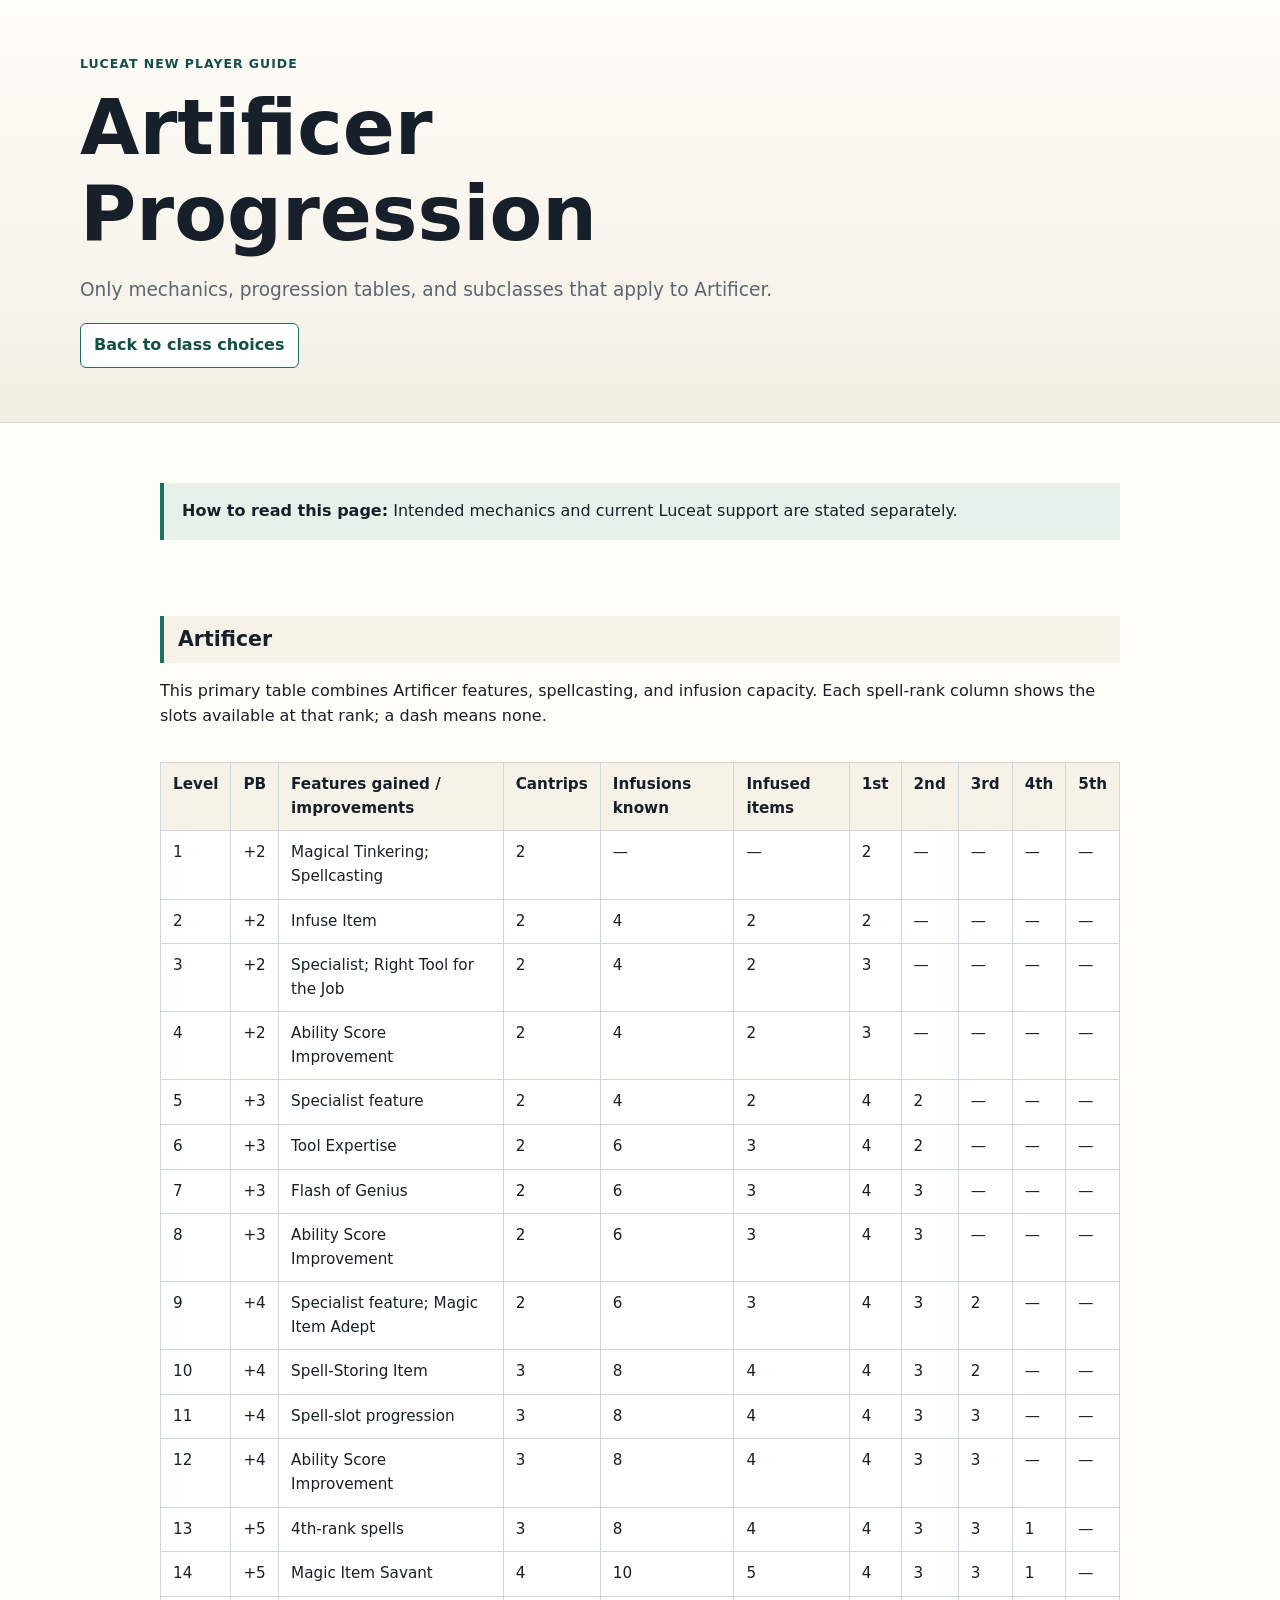
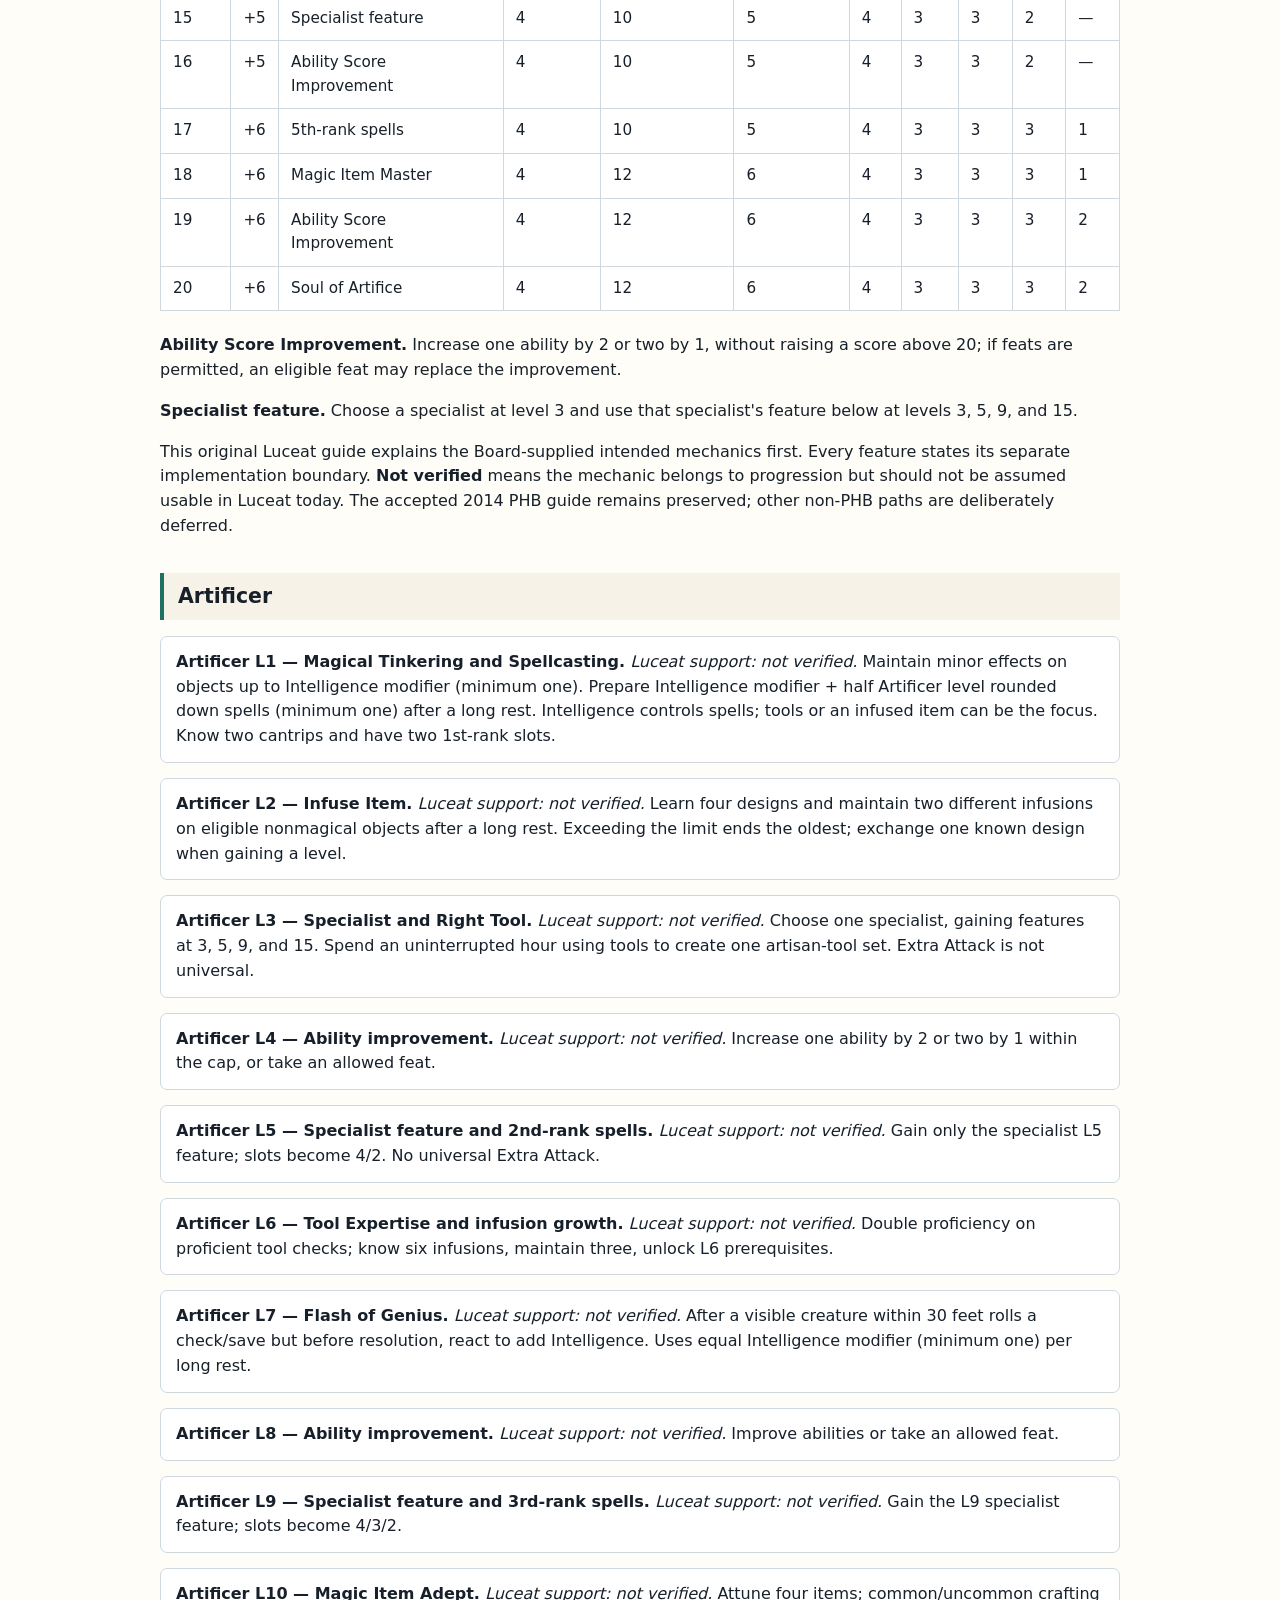
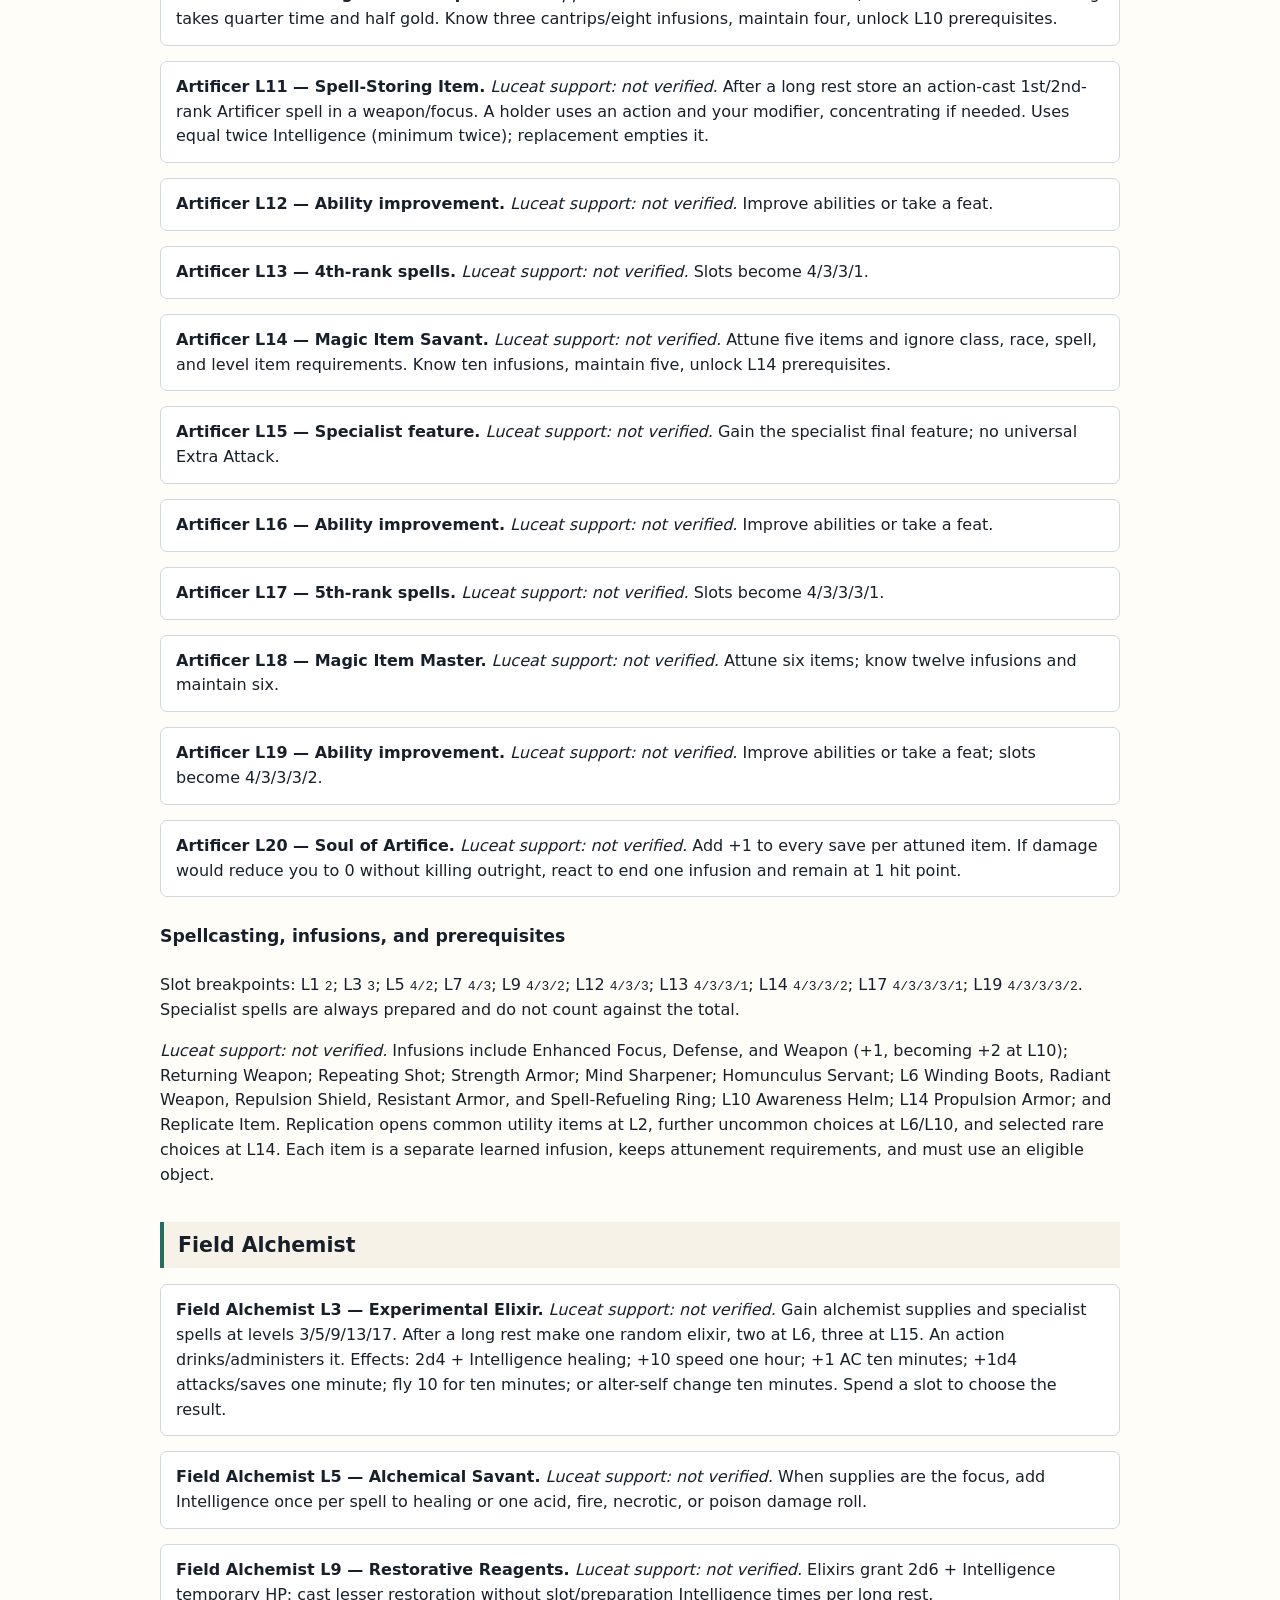
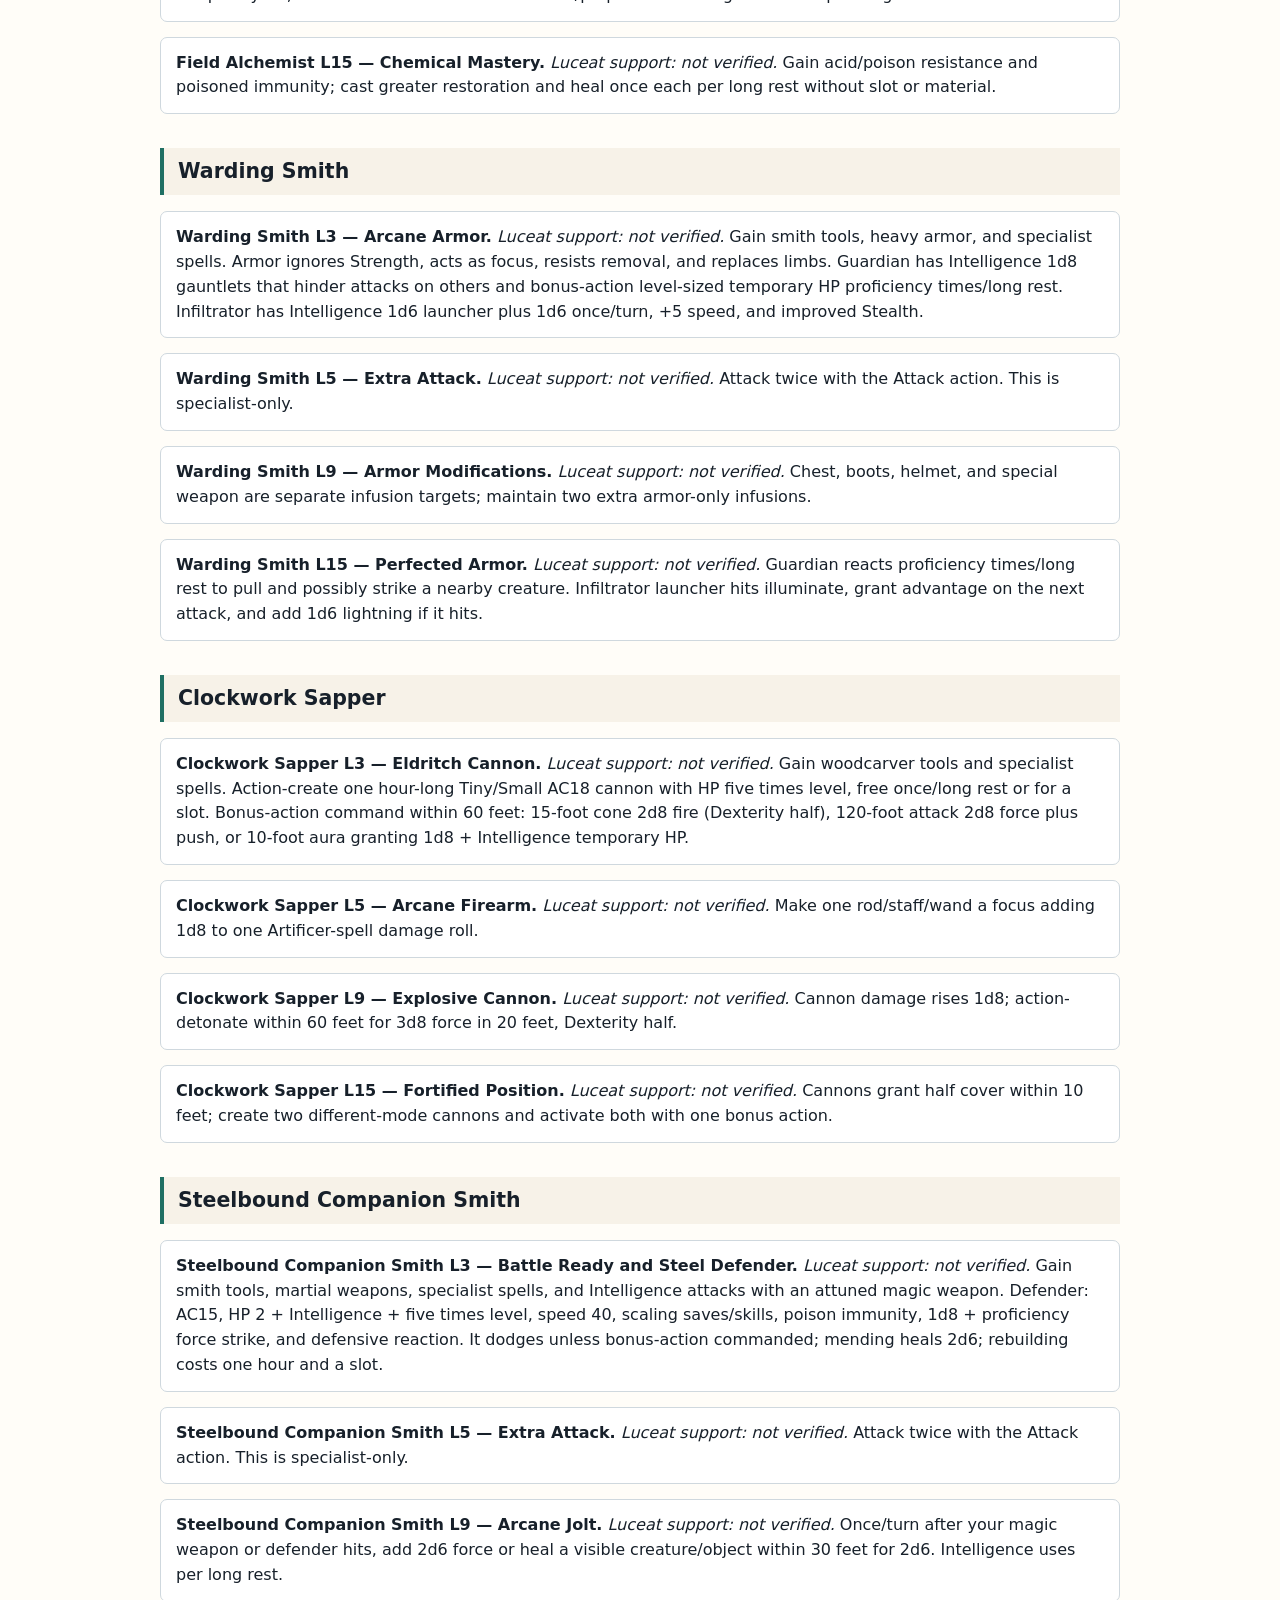
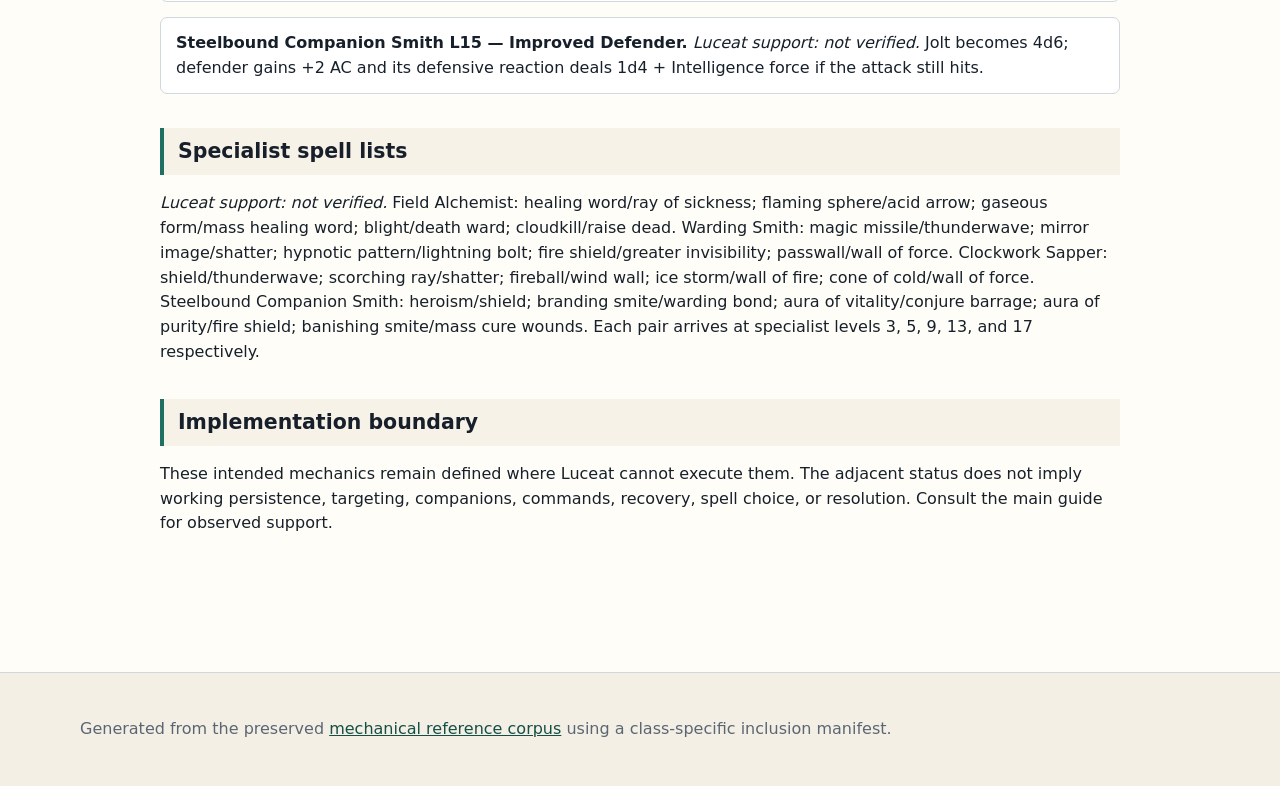
==== commit c68efa07: "Label spell slots by rank" ====
--- a/classes/artificer.html
+++ b/classes/artificer.html
@@ -1,6 +1,6 @@
 <!doctype html><html lang="en"><head><meta charset="utf-8"><meta name="viewport" content="width=device-width, initial-scale=1"><title>Artificer Progression | Luceat New Player Guide</title><meta name="description" content="Class-specific level-by-level Artificer and subclass progression for Luceat players."><link rel="stylesheet" href="../styles.css"></head><body><header class="site-header progression-hero"><div class="wrap"><p class="eyebrow">Luceat New Player Guide</p><h1>Artificer Progression</h1><p class="lead">Only mechanics, progression tables, and subclasses that apply to Artificer.</p><p><a class="button-link" href="../index.html#classes">Back to class choices</a></p></div></header><main class="wrap progression-guide"><aside class="callout"><strong>How to read this page:</strong> Intended mechanics and current Luceat support are stated separately.</aside><article class="progression-corpus" data-class="artificer" data-source="artificer-progression.md"><h3 id="artificer">Artificer</h3>
-<p>This primary table combines Artificer features, spellcasting, and infusion capacity. Slot values run from 1st through 5th rank.</p>
-<div class="table-scroll"><table><thead><tr><th>Level</th><th>PB</th><th>Features gained / improvements</th><th>Cantrips</th><th>Infusions known</th><th>Infused items</th><th>Spell slots by rank</th></tr></thead><tbody><tr><td>1</td><td>+2</td><td>Magical Tinkering; Spellcasting</td><td>2</td><td>—</td><td>—</td><td>2 / — / — / — / —</td></tr><tr><td>2</td><td>+2</td><td>Infuse Item</td><td>2</td><td>4</td><td>2</td><td>2 / — / — / — / —</td></tr><tr><td>3</td><td>+2</td><td>Specialist; Right Tool for the Job</td><td>2</td><td>4</td><td>2</td><td>3 / — / — / — / —</td></tr><tr><td>4</td><td>+2</td><td>Ability Score Improvement</td><td>2</td><td>4</td><td>2</td><td>3 / — / — / — / —</td></tr><tr><td>5</td><td>+3</td><td>Specialist feature</td><td>2</td><td>4</td><td>2</td><td>4 / 2 / — / — / —</td></tr><tr><td>6</td><td>+3</td><td>Tool Expertise</td><td>2</td><td>6</td><td>3</td><td>4 / 2 / — / — / —</td></tr><tr><td>7</td><td>+3</td><td>Flash of Genius</td><td>2</td><td>6</td><td>3</td><td>4 / 3 / — / — / —</td></tr><tr><td>8</td><td>+3</td><td>Ability Score Improvement</td><td>2</td><td>6</td><td>3</td><td>4 / 3 / — / — / —</td></tr><tr><td>9</td><td>+4</td><td>Specialist feature; Magic Item Adept</td><td>2</td><td>6</td><td>3</td><td>4 / 3 / 2 / — / —</td></tr><tr><td>10</td><td>+4</td><td>Spell-Storing Item</td><td>3</td><td>8</td><td>4</td><td>4 / 3 / 2 / — / —</td></tr><tr><td>11</td><td>+4</td><td>Spell-slot progression</td><td>3</td><td>8</td><td>4</td><td>4 / 3 / 3 / — / —</td></tr><tr><td>12</td><td>+4</td><td>Ability Score Improvement</td><td>3</td><td>8</td><td>4</td><td>4 / 3 / 3 / — / —</td></tr><tr><td>13</td><td>+5</td><td>4th-rank spells</td><td>3</td><td>8</td><td>4</td><td>4 / 3 / 3 / 1 / —</td></tr><tr><td>14</td><td>+5</td><td>Magic Item Savant</td><td>4</td><td>10</td><td>5</td><td>4 / 3 / 3 / 1 / —</td></tr><tr><td>15</td><td>+5</td><td>Specialist feature</td><td>4</td><td>10</td><td>5</td><td>4 / 3 / 3 / 2 / —</td></tr><tr><td>16</td><td>+5</td><td>Ability Score Improvement</td><td>4</td><td>10</td><td>5</td><td>4 / 3 / 3 / 2 / —</td></tr><tr><td>17</td><td>+6</td><td>5th-rank spells</td><td>4</td><td>10</td><td>5</td><td>4 / 3 / 3 / 3 / 1</td></tr><tr><td>18</td><td>+6</td><td>Magic Item Master</td><td>4</td><td>12</td><td>6</td><td>4 / 3 / 3 / 3 / 1</td></tr><tr><td>19</td><td>+6</td><td>Ability Score Improvement</td><td>4</td><td>12</td><td>6</td><td>4 / 3 / 3 / 3 / 2</td></tr><tr><td>20</td><td>+6</td><td>Soul of Artifice</td><td>4</td><td>12</td><td>6</td><td>4 / 3 / 3 / 3 / 2</td></tr></tbody></table></div>
+<p>This primary table combines Artificer features, spellcasting, and infusion capacity. Each spell-rank column shows the slots available at that rank; a dash means none.</p>
+<div class="table-scroll"><table><thead><tr><th>Level</th><th>PB</th><th>Features gained / improvements</th><th>Cantrips</th><th>Infusions known</th><th>Infused items</th><th>1st</th><th>2nd</th><th>3rd</th><th>4th</th><th>5th</th></tr></thead><tbody><tr><td>1</td><td>+2</td><td>Magical Tinkering; Spellcasting</td><td>2</td><td>—</td><td>—</td><td>2</td><td>—</td><td>—</td><td>—</td><td>—</td></tr><tr><td>2</td><td>+2</td><td>Infuse Item</td><td>2</td><td>4</td><td>2</td><td>2</td><td>—</td><td>—</td><td>—</td><td>—</td></tr><tr><td>3</td><td>+2</td><td>Specialist; Right Tool for the Job</td><td>2</td><td>4</td><td>2</td><td>3</td><td>—</td><td>—</td><td>—</td><td>—</td></tr><tr><td>4</td><td>+2</td><td>Ability Score Improvement</td><td>2</td><td>4</td><td>2</td><td>3</td><td>—</td><td>—</td><td>—</td><td>—</td></tr><tr><td>5</td><td>+3</td><td>Specialist feature</td><td>2</td><td>4</td><td>2</td><td>4</td><td>2</td><td>—</td><td>—</td><td>—</td></tr><tr><td>6</td><td>+3</td><td>Tool Expertise</td><td>2</td><td>6</td><td>3</td><td>4</td><td>2</td><td>—</td><td>—</td><td>—</td></tr><tr><td>7</td><td>+3</td><td>Flash of Genius</td><td>2</td><td>6</td><td>3</td><td>4</td><td>3</td><td>—</td><td>—</td><td>—</td></tr><tr><td>8</td><td>+3</td><td>Ability Score Improvement</td><td>2</td><td>6</td><td>3</td><td>4</td><td>3</td><td>—</td><td>—</td><td>—</td></tr><tr><td>9</td><td>+4</td><td>Specialist feature; Magic Item Adept</td><td>2</td><td>6</td><td>3</td><td>4</td><td>3</td><td>2</td><td>—</td><td>—</td></tr><tr><td>10</td><td>+4</td><td>Spell-Storing Item</td><td>3</td><td>8</td><td>4</td><td>4</td><td>3</td><td>2</td><td>—</td><td>—</td></tr><tr><td>11</td><td>+4</td><td>Spell-slot progression</td><td>3</td><td>8</td><td>4</td><td>4</td><td>3</td><td>3</td><td>—</td><td>—</td></tr><tr><td>12</td><td>+4</td><td>Ability Score Improvement</td><td>3</td><td>8</td><td>4</td><td>4</td><td>3</td><td>3</td><td>—</td><td>—</td></tr><tr><td>13</td><td>+5</td><td>4th-rank spells</td><td>3</td><td>8</td><td>4</td><td>4</td><td>3</td><td>3</td><td>1</td><td>—</td></tr><tr><td>14</td><td>+5</td><td>Magic Item Savant</td><td>4</td><td>10</td><td>5</td><td>4</td><td>3</td><td>3</td><td>1</td><td>—</td></tr><tr><td>15</td><td>+5</td><td>Specialist feature</td><td>4</td><td>10</td><td>5</td><td>4</td><td>3</td><td>3</td><td>2</td><td>—</td></tr><tr><td>16</td><td>+5</td><td>Ability Score Improvement</td><td>4</td><td>10</td><td>5</td><td>4</td><td>3</td><td>3</td><td>2</td><td>—</td></tr><tr><td>17</td><td>+6</td><td>5th-rank spells</td><td>4</td><td>10</td><td>5</td><td>4</td><td>3</td><td>3</td><td>3</td><td>1</td></tr><tr><td>18</td><td>+6</td><td>Magic Item Master</td><td>4</td><td>12</td><td>6</td><td>4</td><td>3</td><td>3</td><td>3</td><td>1</td></tr><tr><td>19</td><td>+6</td><td>Ability Score Improvement</td><td>4</td><td>12</td><td>6</td><td>4</td><td>3</td><td>3</td><td>3</td><td>2</td></tr><tr><td>20</td><td>+6</td><td>Soul of Artifice</td><td>4</td><td>12</td><td>6</td><td>4</td><td>3</td><td>3</td><td>3</td><td>2</td></tr></tbody></table></div>
 <p><strong>Ability Score Improvement.</strong> Increase one ability by 2 or two by 1, without raising a score above 20; if feats are permitted, an eligible feat may replace the improvement.</p>
 <p><strong>Specialist feature.</strong> Choose a specialist at level 3 and use that specialist's feature below at levels 3, 5, 9, and 15.</p>
 <p>This original Luceat guide explains the Board-supplied intended mechanics first. Every feature states its separate implementation boundary. <strong>Not verified</strong> means the mechanic belongs to progression but should not be assumed usable in Luceat today. The accepted 2014 PHB guide remains preserved; other non-PHB paths are deliberately deferred.</p>
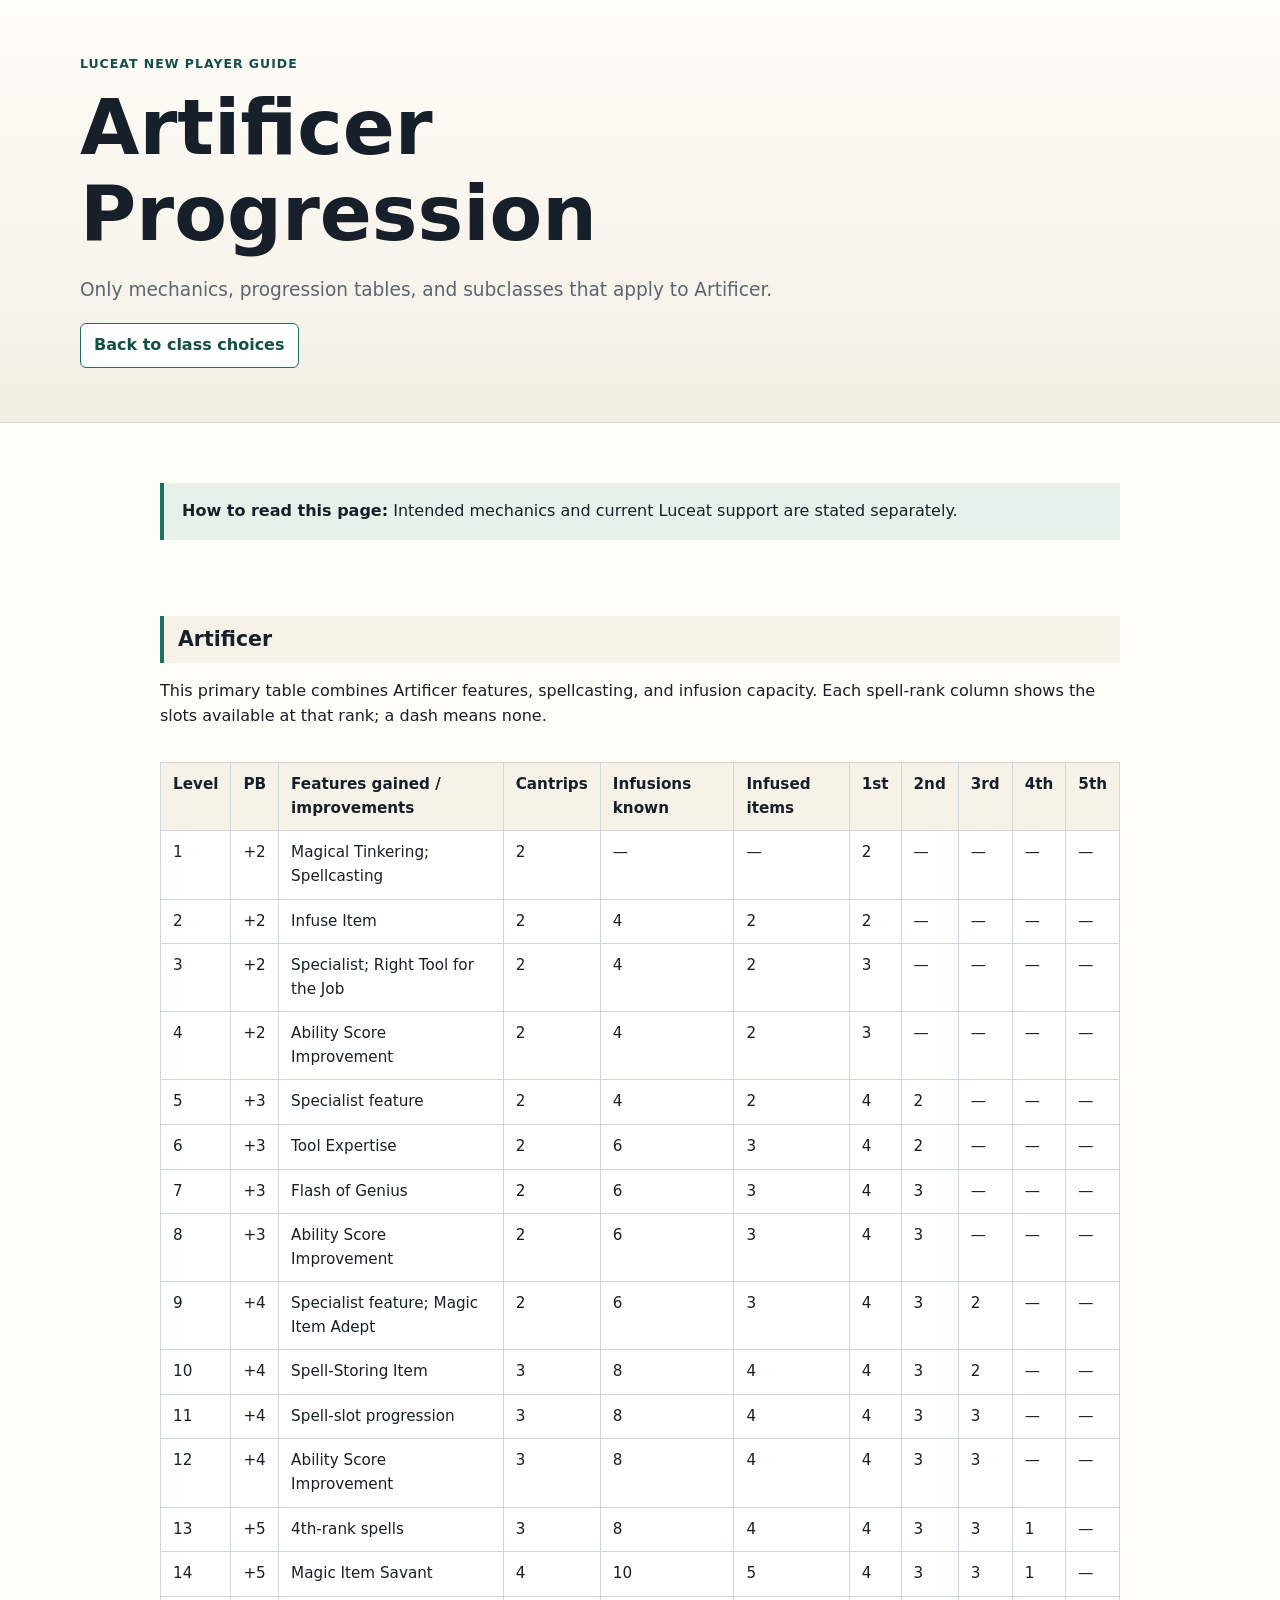
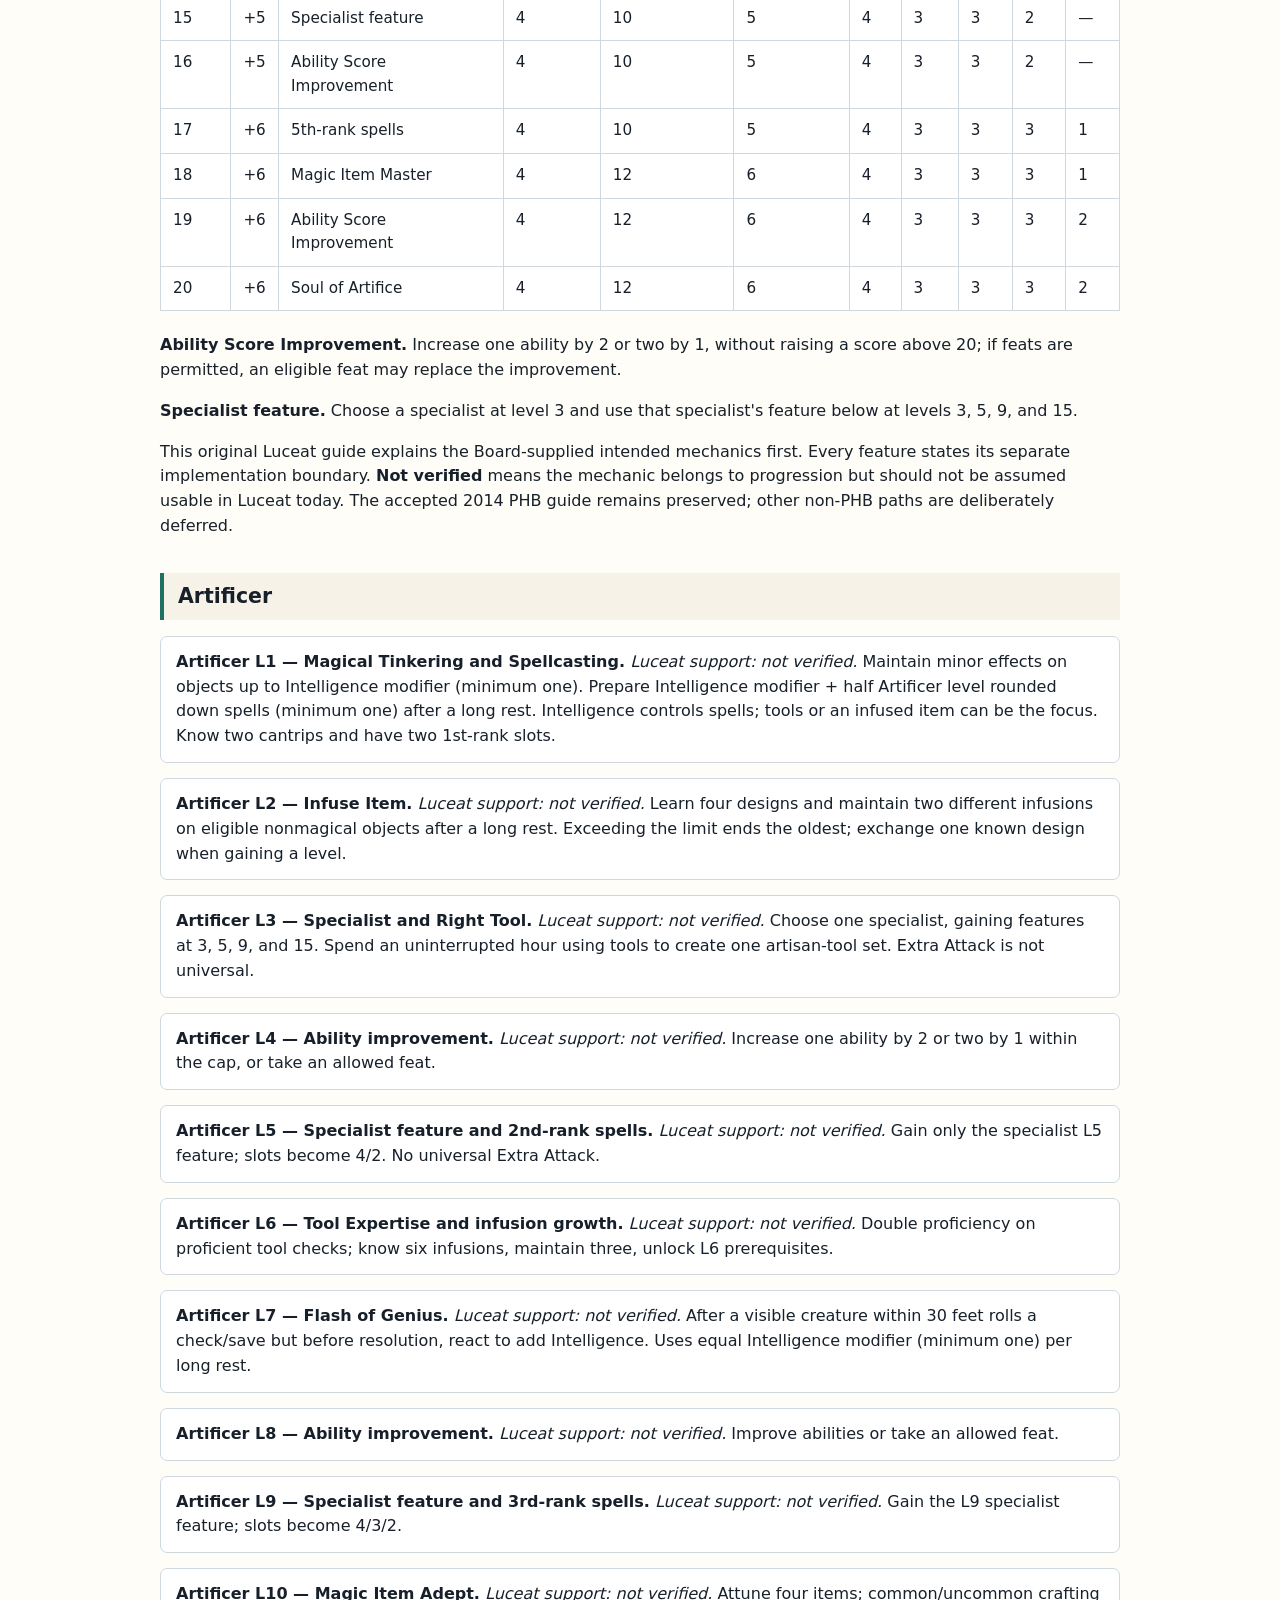
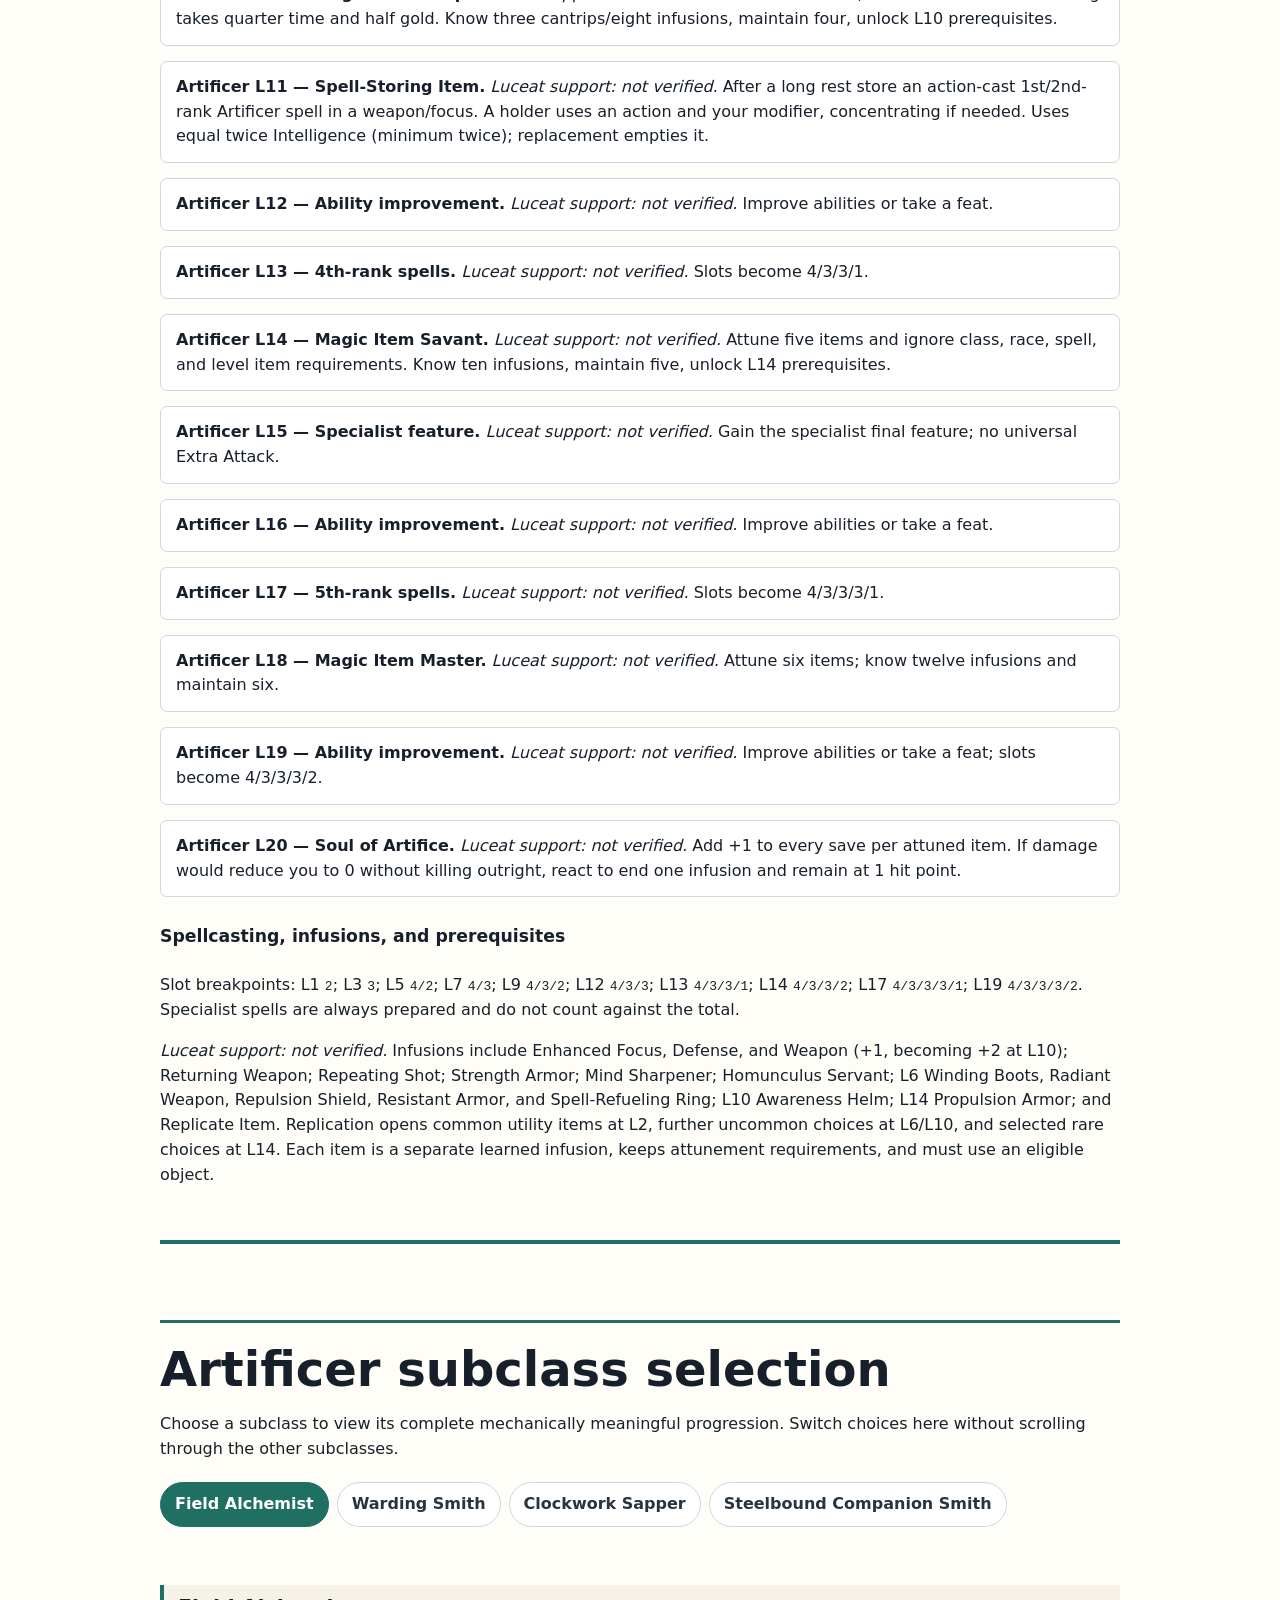
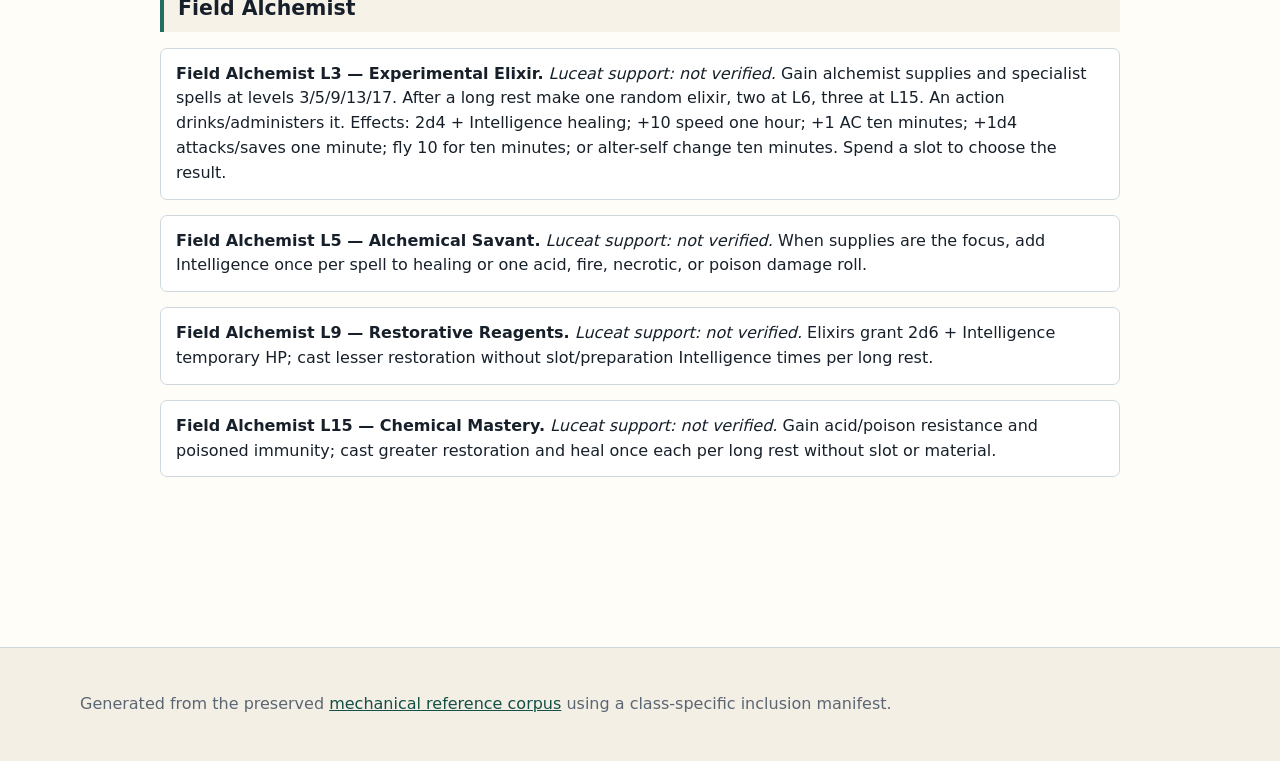
==== commit 1f9c6e90: "Add compact subclass selection to class guides" ====
--- a/classes/artificer.html
+++ b/classes/artificer.html
@@ -61,4 +61,4 @@
 <h3 id="specialist-spell-lists">Specialist spell lists</h3>
 <p><em>Luceat support: not verified.</em> Field Alchemist: healing word/ray of sickness; flaming sphere/acid arrow; gaseous form/mass healing word; blight/death ward; cloudkill/raise dead. Warding Smith: magic missile/thunderwave; mirror image/shatter; hypnotic pattern/lightning bolt; fire shield/greater invisibility; passwall/wall of force. Clockwork Sapper: shield/thunderwave; scorching ray/shatter; fireball/wind wall; ice storm/wall of fire; cone of cold/wall of force. Steelbound Companion Smith: heroism/shield; branding smite/warding bond; aura of vitality/conjure barrage; aura of purity/fire shield; banishing smite/mass cure wounds. Each pair arrives at specialist levels 3, 5, 9, 13, and 17 respectively.</p>
 <h3 id="implementation-boundary">Implementation boundary</h3>
-<p>These intended mechanics remain defined where Luceat cannot execute them. The adjacent status does not imply working persistence, targeting, companions, commands, recovery, spell choice, or resolution. Consult the main guide for observed support.</p></article></main><footer class="footer"><div class="wrap"><p>Generated from the preserved <a href="../artificer-progression.md">mechanical reference corpus</a> using a class-specific inclusion manifest.</p></div></footer></body></html>
+<p>These intended mechanics remain defined where Luceat cannot execute them. The adjacent status does not imply working persistence, targeting, companions, commands, recovery, spell choice, or resolution. Consult the main guide for observed support.</p></article></main><footer class="footer"><div class="wrap"><p>Generated from the preserved <a href="../artificer-progression.md">mechanical reference corpus</a> using a class-specific inclusion manifest.</p></div></footer><script src="../subclass-selector.js"></script></body></html>
--- a/styles.css
+++ b/styles.css
@@ -327,3 +327,13 @@
 .progression-list { display: grid; gap: 10px; padding: 0; list-style: none; }
 .progression-list li { padding: 13px 15px; border: 1px solid var(--line); border-radius: 7px; background: #fff; }
 .table-scroll { overflow-x: auto; }
+.subclass-selector { margin-top: 52px; padding-top: 28px; border-top: 4px solid var(--accent); }
+.subclass-selector > h2 { margin-bottom: 8px; }
+.subclass-tabs { display: flex; flex-wrap: wrap; gap: 8px; margin: 20px 0; }
+.subclass-tabs button { border: 1px solid var(--line); border-radius: 999px; padding: 9px 14px; background: #fff; color: #283541; font: inherit; font-weight: 700; cursor: pointer; }
+.subclass-tabs button:hover { border-color: var(--accent); }
+.subclass-tabs button[aria-selected="true"] { border-color: var(--accent); background: var(--accent); color: #fff; }
+.subclass-tabs button:focus-visible { outline: 3px solid #e5b94f; outline-offset: 2px; }
+.subclass-panel { padding: 4px 0 0; border: 0; }
+.subclass-panel[hidden] { display: none; }
+.subclass-panel > h4:first-child { margin-top: 18px; }
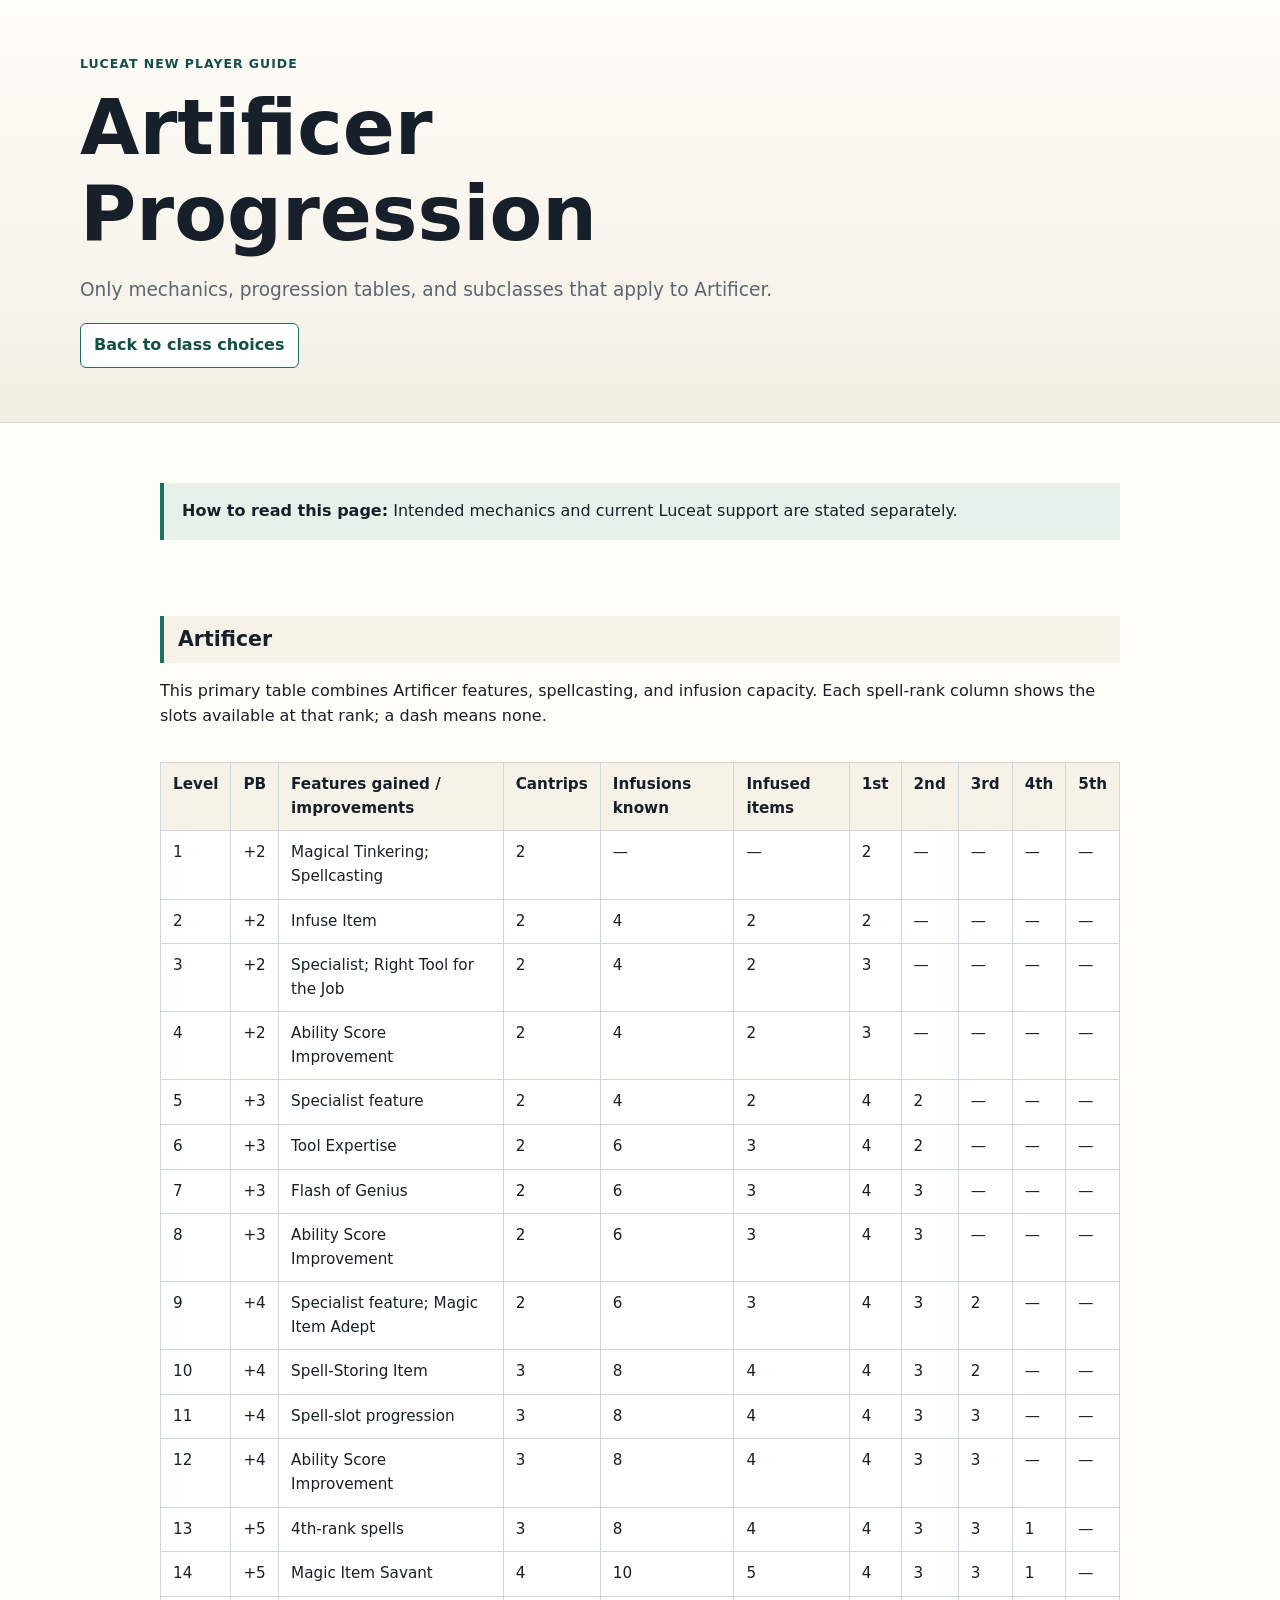
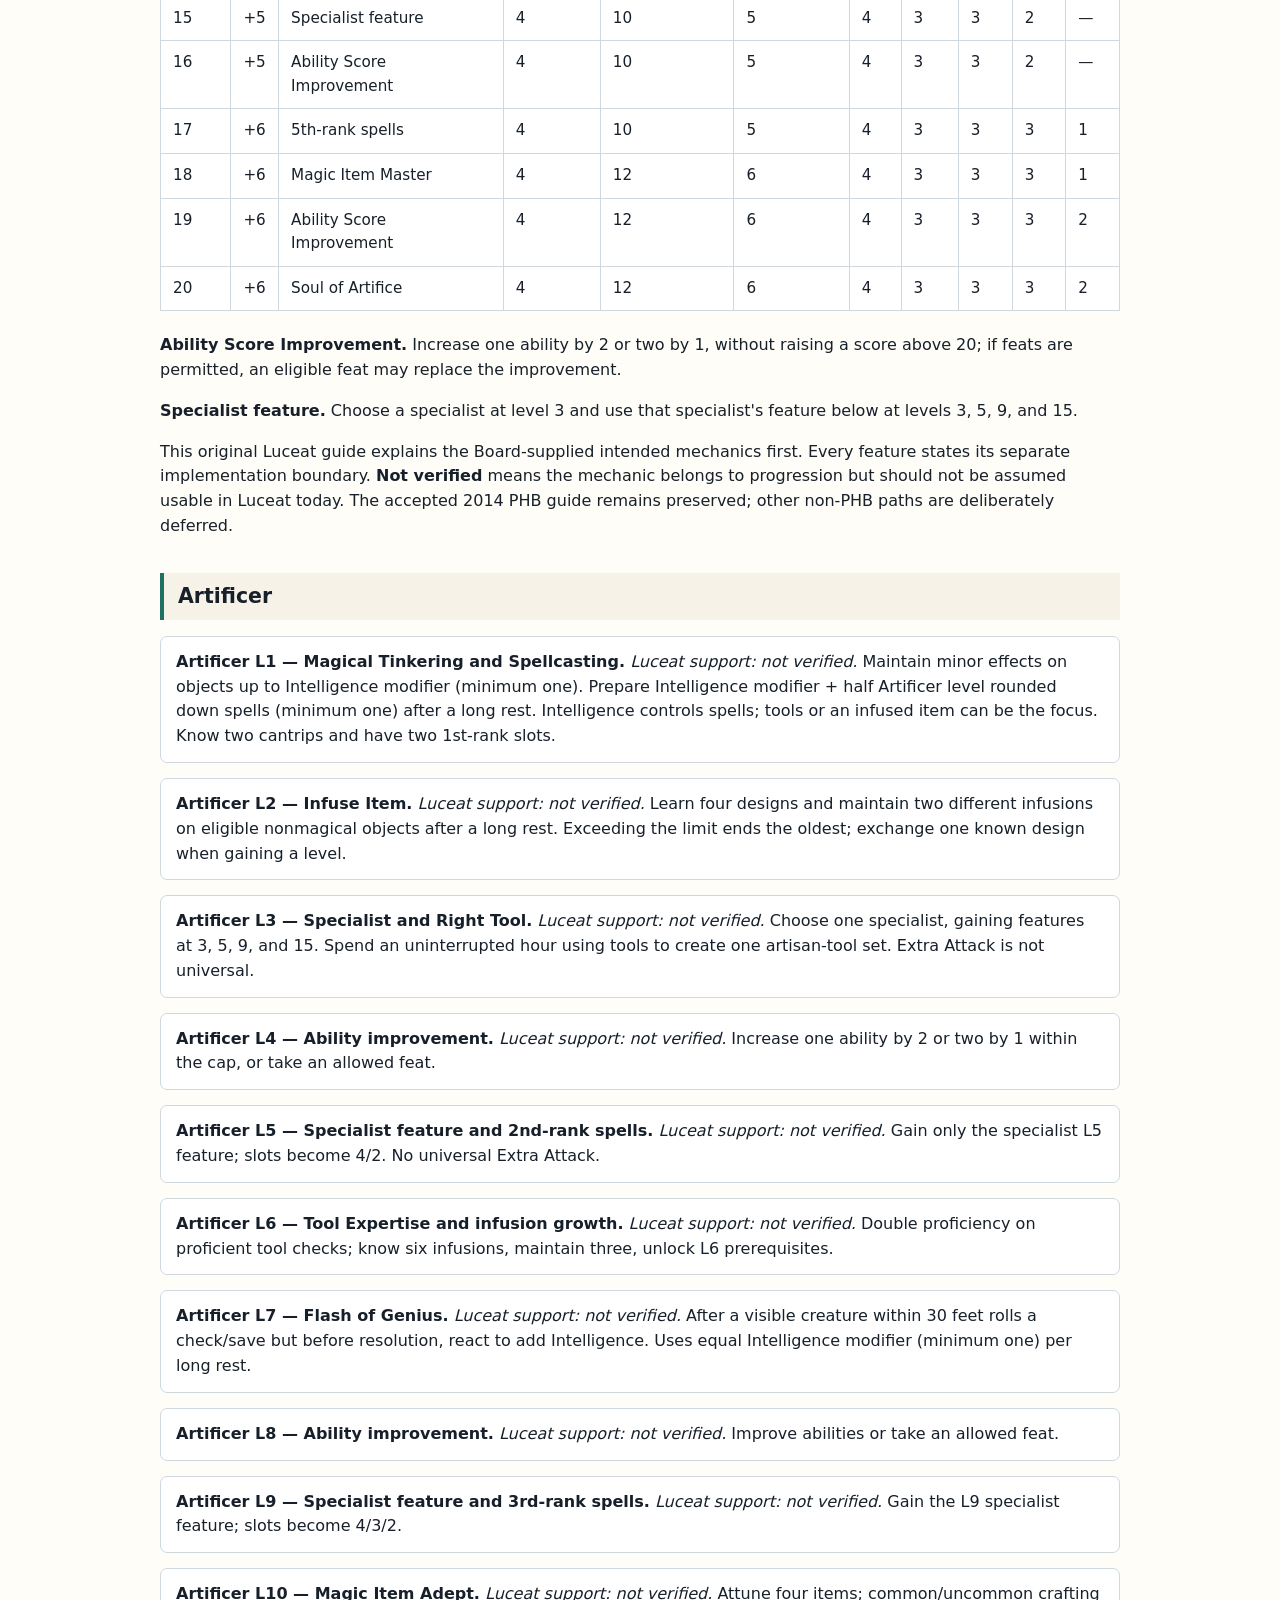
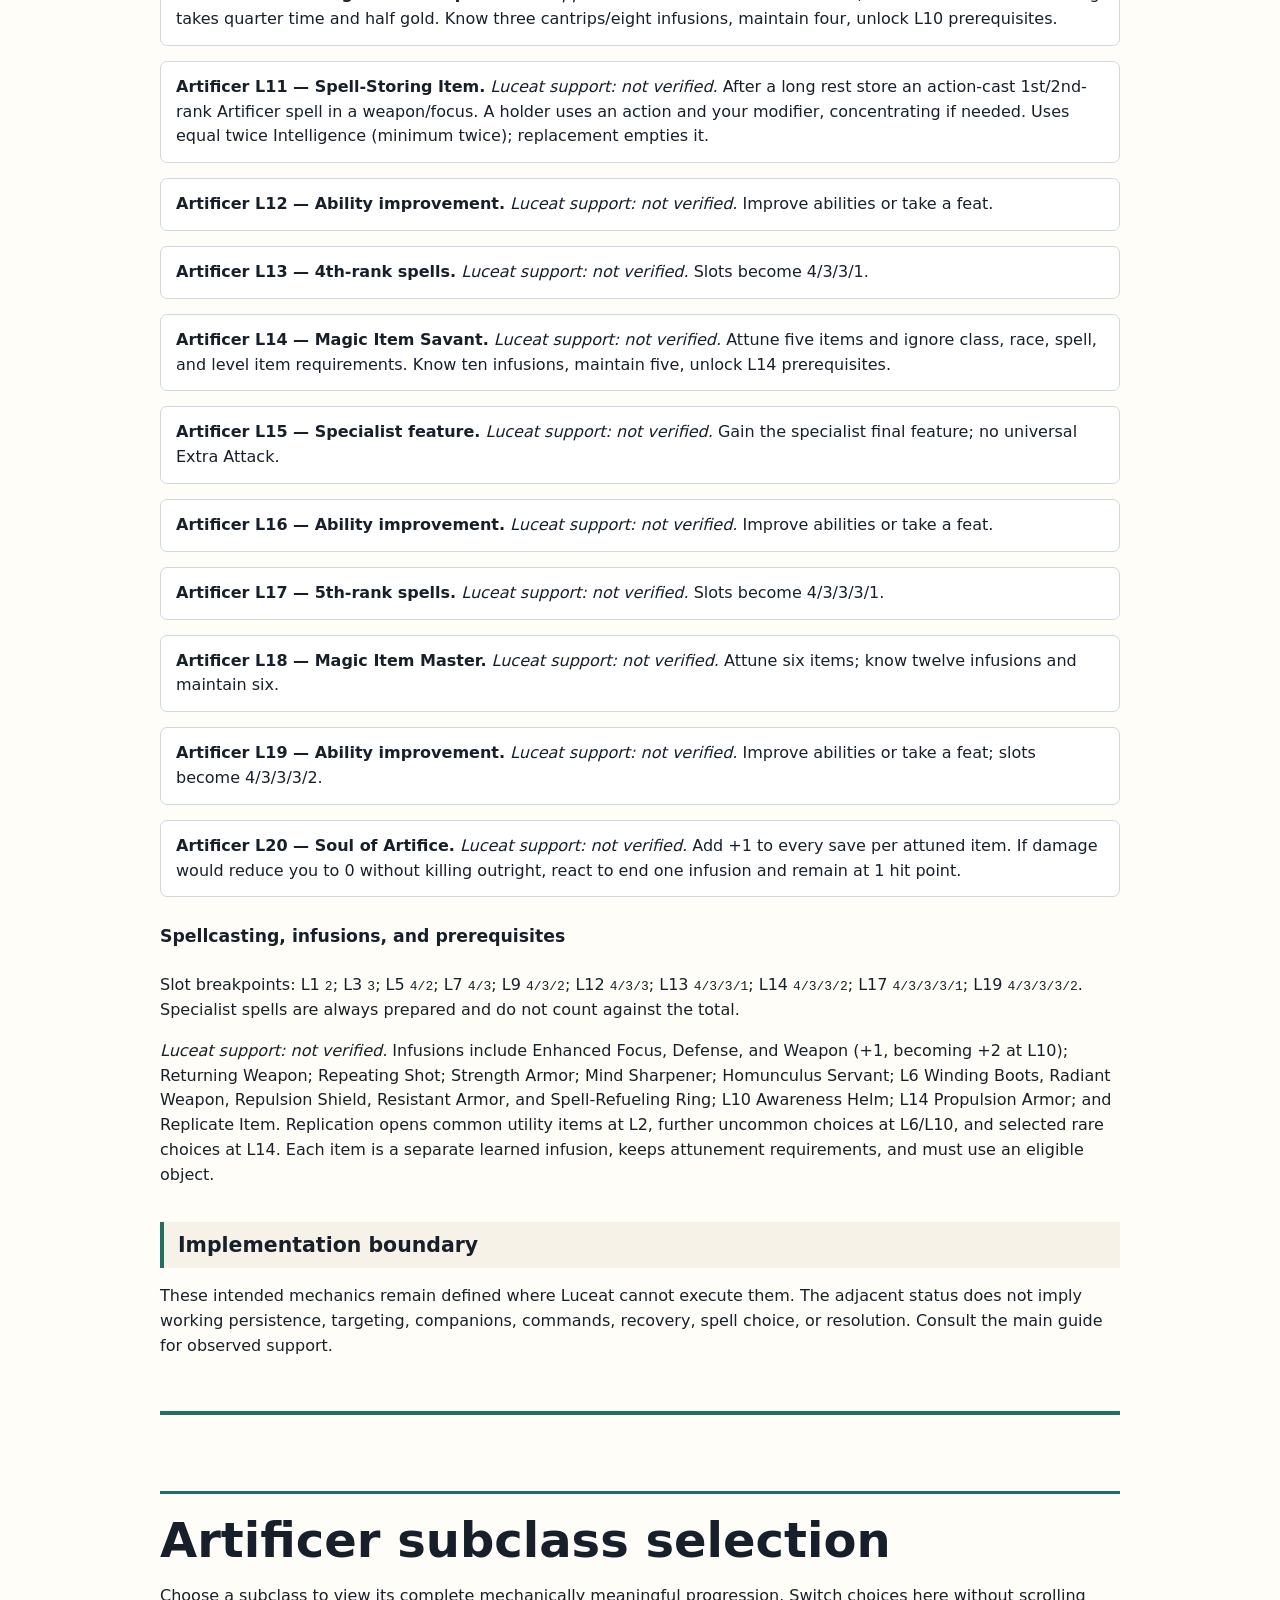
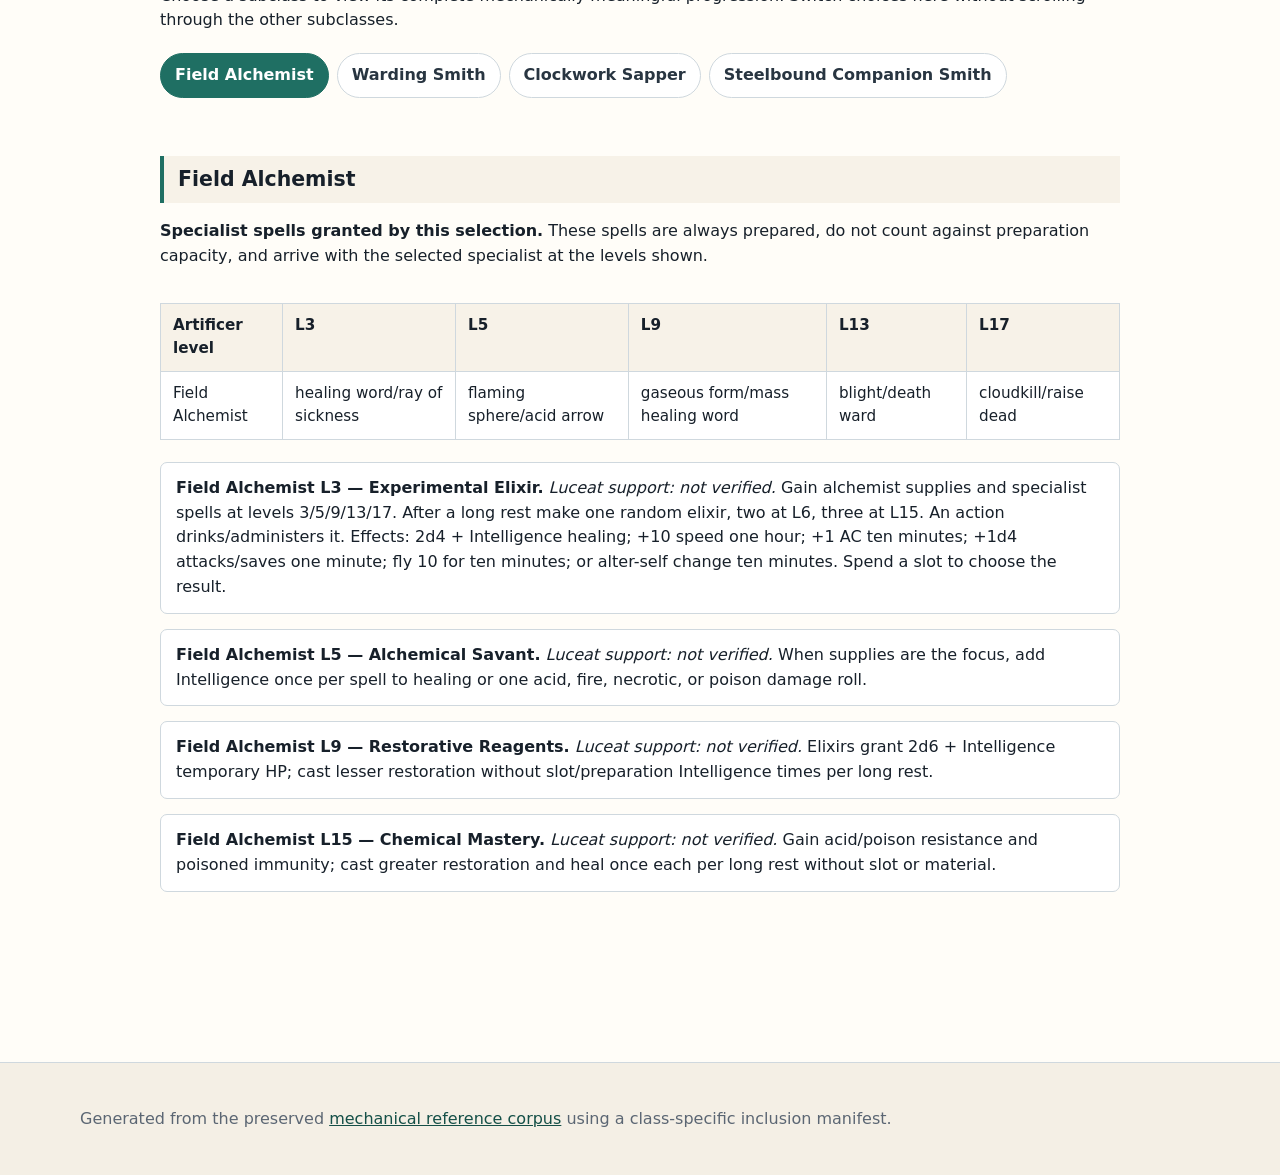
==== commit cc142bda: "Keep ancillary progression with selected subclasses Co-Authored-By: Paperclip <noreply@paperclip.ing" ====
--- a/classes/artificer.html
+++ b/classes/artificer.html
@@ -31,6 +31,8 @@
 <p>Slot breakpoints: L1 <code>2</code>; L3 <code>3</code>; L5 <code>4/2</code>; L7 <code>4/3</code>; L9 <code>4/3/2</code>; L12 <code>4/3/3</code>; L13 <code>4/3/3/1</code>; L14 <code>4/3/3/2</code>; L17 <code>4/3/3/3/1</code>; L19 <code>4/3/3/3/2</code>. Specialist spells are always prepared and do not count against the total.</p>
 <p><em>Luceat support: not verified.</em> Infusions include Enhanced Focus, Defense, and Weapon (+1, becoming +2 at L10); Returning Weapon; Repeating Shot; Strength Armor; Mind Sharpener; Homunculus Servant; L6 Winding Boots, Radiant Weapon, Repulsion Shield, Resistant Armor, and Spell-Refueling Ring; L10 Awareness Helm; L14 Propulsion Armor; and Replicate Item. Replication opens common utility items at L2, further uncommon choices at L6/L10, and selected rare choices at L14. Each item is a separate learned infusion, keeps attunement requirements, and must use an eligible object.</p>
 <h3 id="field-alchemist">Field Alchemist</h3>
+<p><strong>Specialist spells granted by this selection.</strong> These spells are always prepared, do not count against preparation capacity, and arrive with the selected specialist at the levels shown.</p>
+<div class="table-scroll"><table><thead><tr><th>Artificer level</th><th>L3</th><th>L5</th><th>L9</th><th>L13</th><th>L17</th></tr></thead><tbody><tr><td>Field Alchemist</td><td>healing word/ray of sickness</td><td>flaming sphere/acid arrow</td><td>gaseous form/mass healing word</td><td>blight/death ward</td><td>cloudkill/raise dead</td></tr></tbody></table></div>
 <ul class="progression-list">
 <li><strong>Field Alchemist L3 — Experimental Elixir.</strong> <em>Luceat support: not verified.</em> Gain alchemist supplies and specialist spells at levels 3/5/9/13/17. After a long rest make one random elixir, two at L6, three at L15. An action drinks/administers it. Effects: 2d4 + Intelligence healing; +10 speed one hour; +1 AC ten minutes; +1d4 attacks/saves one minute; fly 10 for ten minutes; or alter-self change ten minutes. Spend a slot to choose the result.</li>
 <li><strong>Field Alchemist L5 — Alchemical Savant.</strong> <em>Luceat support: not verified.</em> When supplies are the focus, add Intelligence once per spell to healing or one acid, fire, necrotic, or poison damage roll.</li>
@@ -38,6 +40,8 @@
 <li><strong>Field Alchemist L15 — Chemical Mastery.</strong> <em>Luceat support: not verified.</em> Gain acid/poison resistance and poisoned immunity; cast greater restoration and heal once each per long rest without slot or material.</li>
 </ul>
 <h3 id="warding-smith">Warding Smith</h3>
+<p><strong>Specialist spells granted by this selection.</strong> These spells are always prepared, do not count against preparation capacity, and arrive with the selected specialist at the levels shown.</p>
+<div class="table-scroll"><table><thead><tr><th>Artificer level</th><th>L3</th><th>L5</th><th>L9</th><th>L13</th><th>L17</th></tr></thead><tbody><tr><td>Warding Smith</td><td>magic missile/thunderwave</td><td>mirror image/shatter</td><td>hypnotic pattern/lightning bolt</td><td>fire shield/greater invisibility</td><td>passwall/wall of force</td></tr></tbody></table></div>
 <ul class="progression-list">
 <li><strong>Warding Smith L3 — Arcane Armor.</strong> <em>Luceat support: not verified.</em> Gain smith tools, heavy armor, and specialist spells. Armor ignores Strength, acts as focus, resists removal, and replaces limbs. Guardian has Intelligence 1d8 gauntlets that hinder attacks on others and bonus-action level-sized temporary HP proficiency times/long rest. Infiltrator has Intelligence 1d6 launcher plus 1d6 once/turn, +5 speed, and improved Stealth.</li>
 <li><strong>Warding Smith L5 — Extra Attack.</strong> <em>Luceat support: not verified.</em> Attack twice with the Attack action. This is specialist-only.</li>
@@ -45,6 +49,8 @@
 <li><strong>Warding Smith L15 — Perfected Armor.</strong> <em>Luceat support: not verified.</em> Guardian reacts proficiency times/long rest to pull and possibly strike a nearby creature. Infiltrator launcher hits illuminate, grant advantage on the next attack, and add 1d6 lightning if it hits.</li>
 </ul>
 <h3 id="clockwork-sapper">Clockwork Sapper</h3>
+<p><strong>Specialist spells granted by this selection.</strong> These spells are always prepared, do not count against preparation capacity, and arrive with the selected specialist at the levels shown.</p>
+<div class="table-scroll"><table><thead><tr><th>Artificer level</th><th>L3</th><th>L5</th><th>L9</th><th>L13</th><th>L17</th></tr></thead><tbody><tr><td>Clockwork Sapper</td><td>shield/thunderwave</td><td>scorching ray/shatter</td><td>fireball/wind wall</td><td>ice storm/wall of fire</td><td>cone of cold/wall of force</td></tr></tbody></table></div>
 <ul class="progression-list">
 <li><strong>Clockwork Sapper L3 — Eldritch Cannon.</strong> <em>Luceat support: not verified.</em> Gain woodcarver tools and specialist spells. Action-create one hour-long Tiny/Small AC18 cannon with HP five times level, free once/long rest or for a slot. Bonus-action command within 60 feet: 15-foot cone 2d8 fire (Dexterity half), 120-foot attack 2d8 force plus push, or 10-foot aura granting 1d8 + Intelligence temporary HP.</li>
 <li><strong>Clockwork Sapper L5 — Arcane Firearm.</strong> <em>Luceat support: not verified.</em> Make one rod/staff/wand a focus adding 1d8 to one Artificer-spell damage roll.</li>
@@ -52,13 +58,13 @@
 <li><strong>Clockwork Sapper L15 — Fortified Position.</strong> <em>Luceat support: not verified.</em> Cannons grant half cover within 10 feet; create two different-mode cannons and activate both with one bonus action.</li>
 </ul>
 <h3 id="steelbound-companion-smith">Steelbound Companion Smith</h3>
+<p><strong>Specialist spells granted by this selection.</strong> These spells are always prepared, do not count against preparation capacity, and arrive with the selected specialist at the levels shown.</p>
+<div class="table-scroll"><table><thead><tr><th>Artificer level</th><th>L3</th><th>L5</th><th>L9</th><th>L13</th><th>L17</th></tr></thead><tbody><tr><td>Steelbound Companion Smith</td><td>heroism/shield</td><td>branding smite/warding bond</td><td>aura of vitality/conjure barrage</td><td>aura of purity/fire shield</td><td>banishing smite/mass cure wounds</td></tr></tbody></table></div>
 <ul class="progression-list">
 <li><strong>Steelbound Companion Smith L3 — Battle Ready and Steel Defender.</strong> <em>Luceat support: not verified.</em> Gain smith tools, martial weapons, specialist spells, and Intelligence attacks with an attuned magic weapon. Defender: AC15, HP 2 + Intelligence + five times level, speed 40, scaling saves/skills, poison immunity, 1d8 + proficiency force strike, and defensive reaction. It dodges unless bonus-action commanded; mending heals 2d6; rebuilding costs one hour and a slot.</li>
 <li><strong>Steelbound Companion Smith L5 — Extra Attack.</strong> <em>Luceat support: not verified.</em> Attack twice with the Attack action. This is specialist-only.</li>
 <li><strong>Steelbound Companion Smith L9 — Arcane Jolt.</strong> <em>Luceat support: not verified.</em> Once/turn after your magic weapon or defender hits, add 2d6 force or heal a visible creature/object within 30 feet for 2d6. Intelligence uses per long rest.</li>
 <li><strong>Steelbound Companion Smith L15 — Improved Defender.</strong> <em>Luceat support: not verified.</em> Jolt becomes 4d6; defender gains +2 AC and its defensive reaction deals 1d4 + Intelligence force if the attack still hits.</li>
 </ul>
-<h3 id="specialist-spell-lists">Specialist spell lists</h3>
-<p><em>Luceat support: not verified.</em> Field Alchemist: healing word/ray of sickness; flaming sphere/acid arrow; gaseous form/mass healing word; blight/death ward; cloudkill/raise dead. Warding Smith: magic missile/thunderwave; mirror image/shatter; hypnotic pattern/lightning bolt; fire shield/greater invisibility; passwall/wall of force. Clockwork Sapper: shield/thunderwave; scorching ray/shatter; fireball/wind wall; ice storm/wall of fire; cone of cold/wall of force. Steelbound Companion Smith: heroism/shield; branding smite/warding bond; aura of vitality/conjure barrage; aura of purity/fire shield; banishing smite/mass cure wounds. Each pair arrives at specialist levels 3, 5, 9, 13, and 17 respectively.</p>
 <h3 id="implementation-boundary">Implementation boundary</h3>
 <p>These intended mechanics remain defined where Luceat cannot execute them. The adjacent status does not imply working persistence, targeting, companions, commands, recovery, spell choice, or resolution. Consult the main guide for observed support.</p></article></main><footer class="footer"><div class="wrap"><p>Generated from the preserved <a href="../artificer-progression.md">mechanical reference corpus</a> using a class-specific inclusion manifest.</p></div></footer><script src="../subclass-selector.js"></script></body></html>
